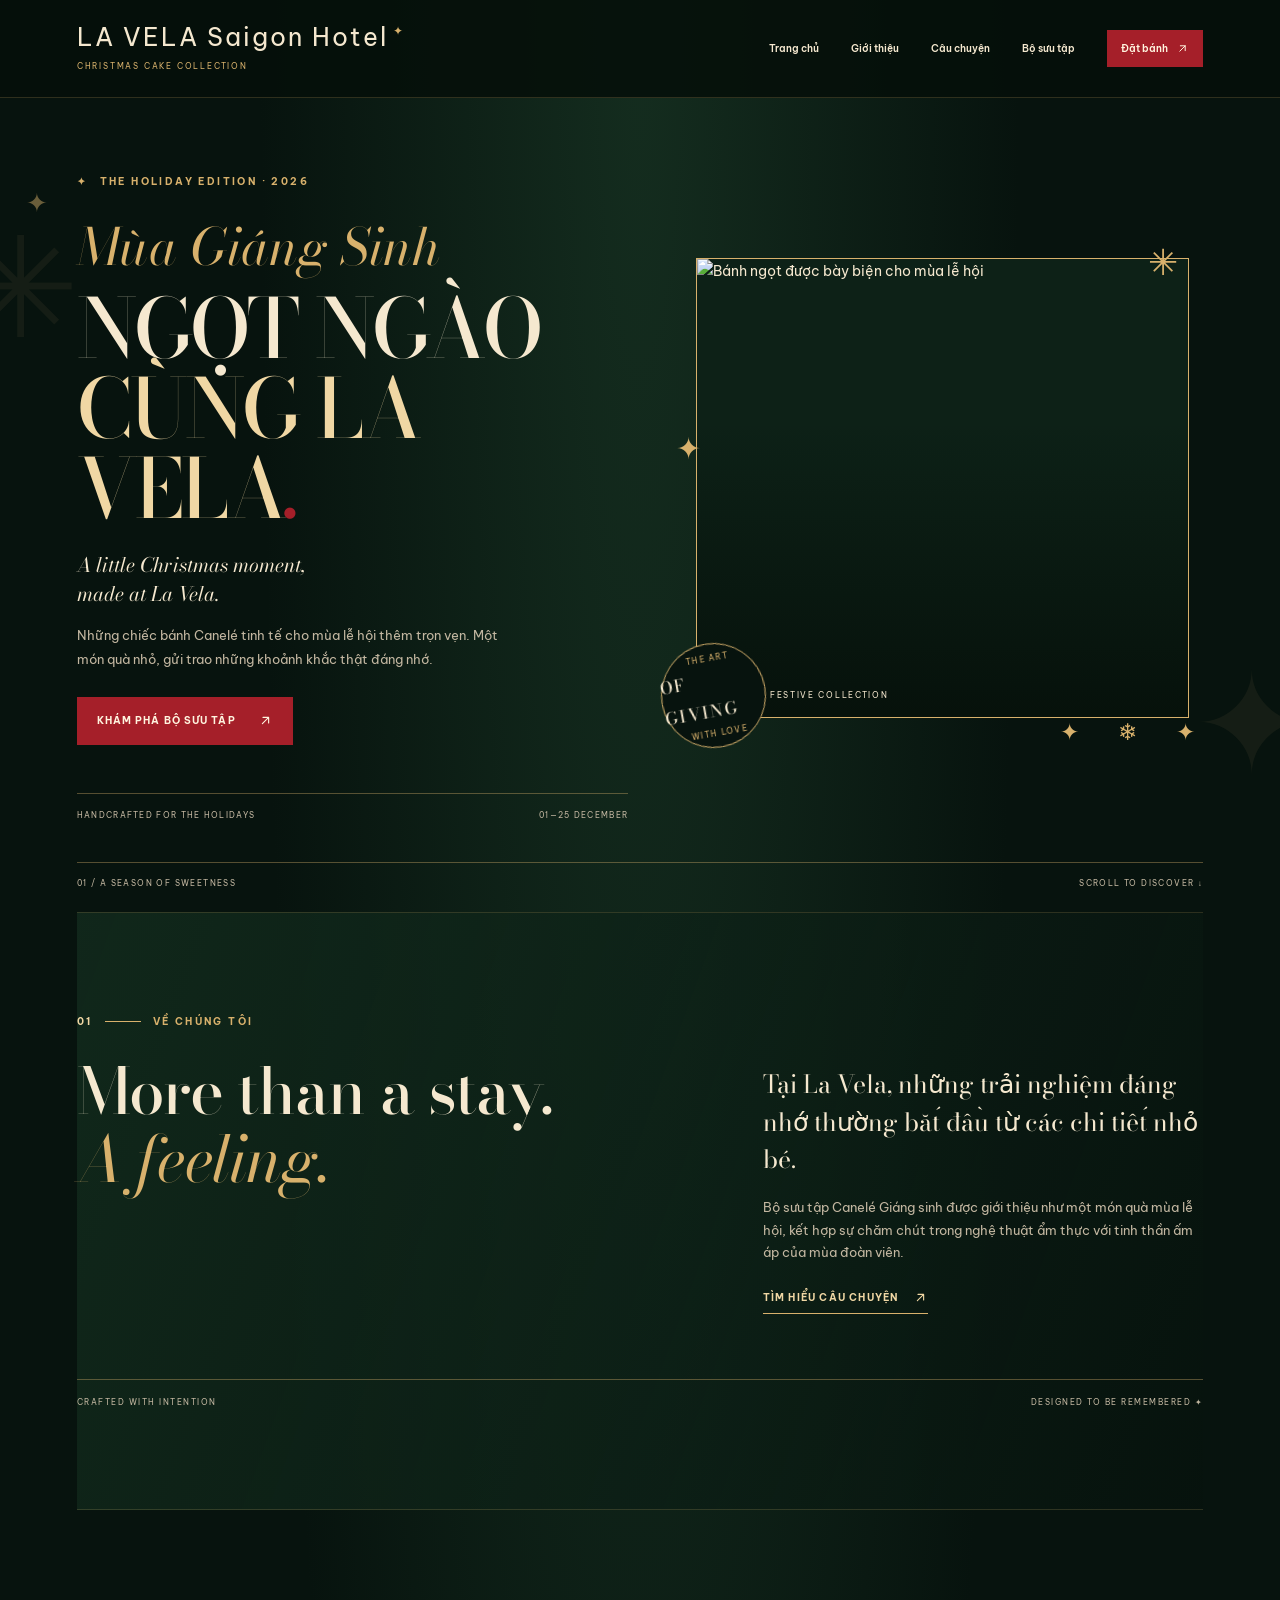
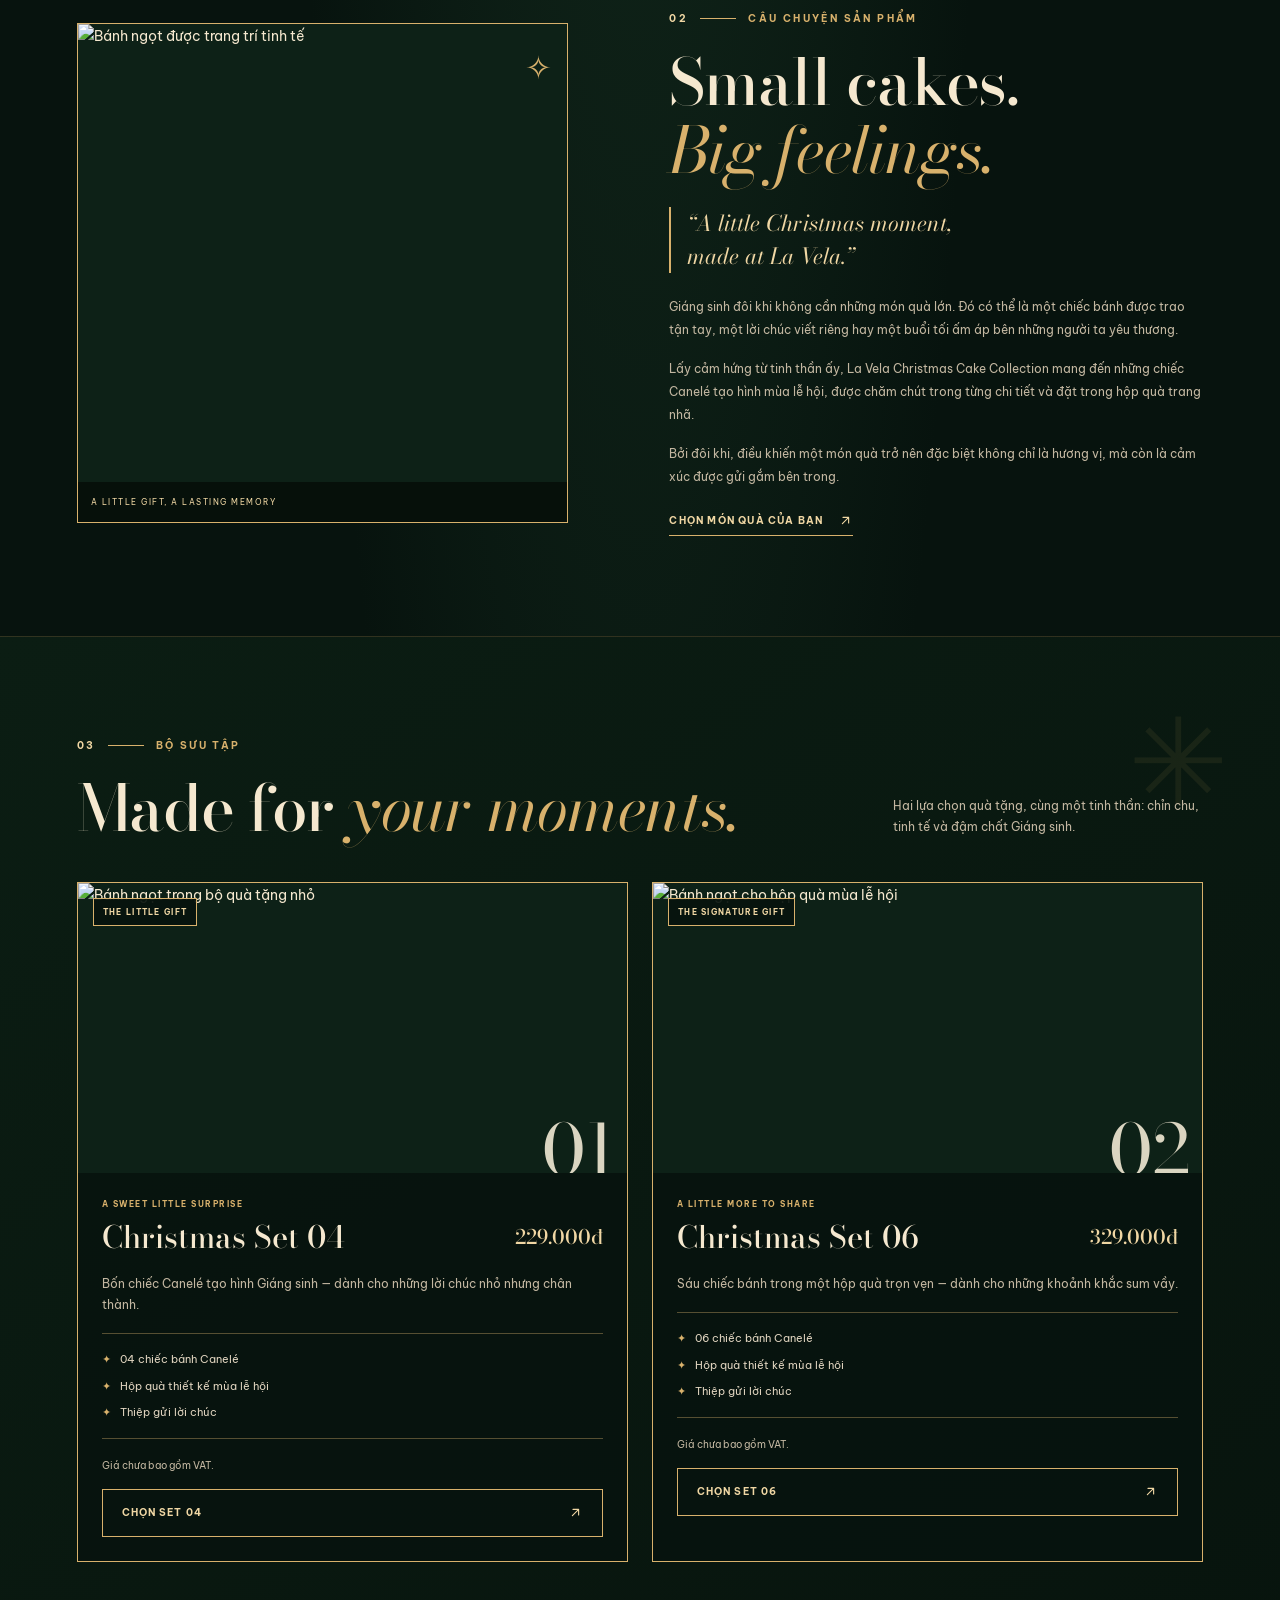
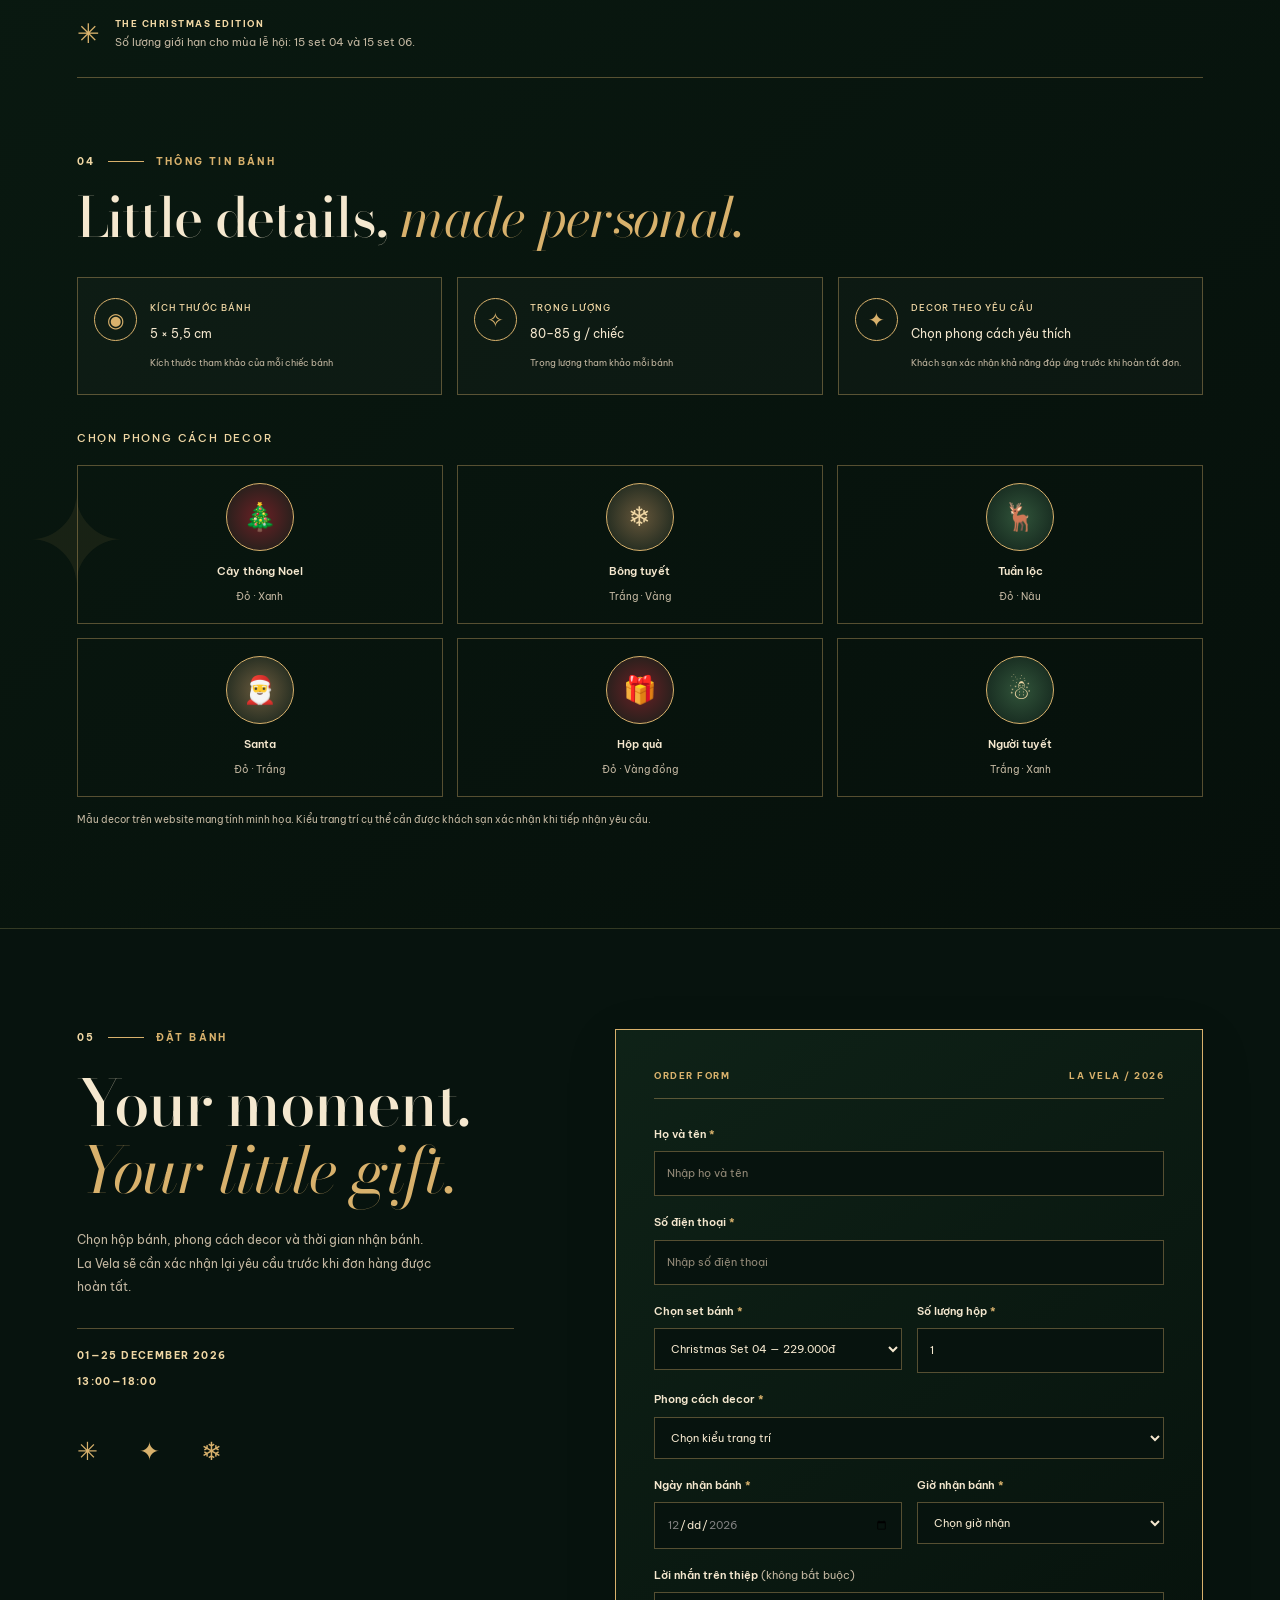
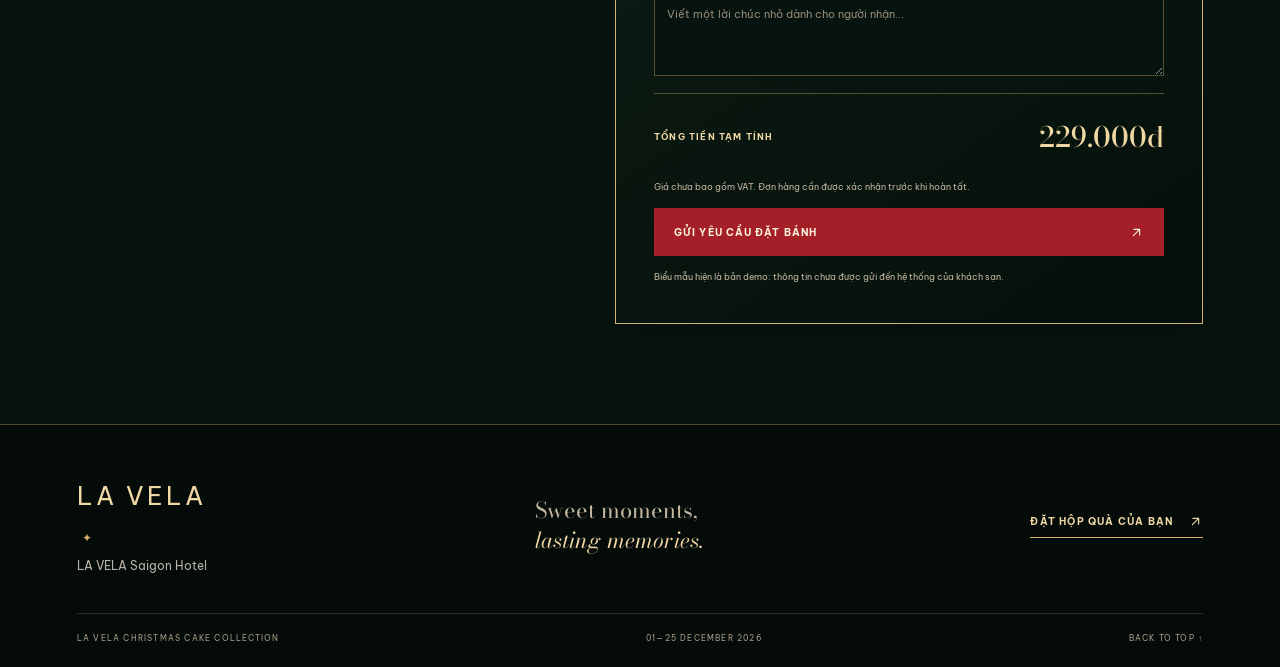
==== index.html @ 2c751ba0 "uploard source code" ====
<!DOCTYPE html>
<html lang="vi">
<head>
  <meta charset="UTF-8">
  <meta name="viewport" content="width=device-width, initial-scale=1.0">
  <meta name="description" content="La Vela Christmas Cake Collection — bộ sưu tập Canelé Giáng sinh tinh tế, dành cho những khoảnh khắc đáng nhớ.">
  <meta name="theme-color" content="#07130e">
  <title>La Vela Saigon Hotel | Christmas Cake Collection</title>

  <link rel="preconnect" href="https://fonts.googleapis.com">
  <link rel="preconnect" href="https://fonts.gstatic.com" crossorigin>
  <link href="https://fonts.googleapis.com/css2?family=Be+Vietnam+Pro:wght@400;500;600;700&family=Bodoni+Moda:ital,opsz,wght@0,6..96,400;0,6..96,500;0,6..96,600;1,6..96,400;1,6..96,500&display=swap" rel="stylesheet">

    <link rel="stylesheet" href="style.css">
</head>
<body>
  <div class="ambient ambient-one" aria-hidden="true">✦</div>
  <div class="ambient ambient-two" aria-hidden="true">
    <svg viewBox="0 0 24 24" class="snowflake-icon" role="presentation">
      <g fill="none" stroke="currentColor" stroke-width="1.2" stroke-linecap="round" stroke-linejoin="round">
        <path d="M12 2v20M3.34 7l17.32 10M3.34 17l17.32-10"/>
        <path d="M9 5l3 3 3-3M9 19l3-3 3 3"/>
        <path d="M3.34 7l4.1.2-.2-4.1M16.76 20.9l-.2-4.1 4.1.2"/>
        <path d="M3.34 17l4.1-.2-.2 4.1M16.76 3.1l-.2 4.1 4.1-.2"/>
      </g>
    </svg>
  </div>
  <div class="ambient ambient-three" aria-hidden="true">✧</div>

  <header class="site-header">
    <a class="brand" href="#home" aria-label="La Vela, về đầu trang">
      <!-- Đặt logo.png cùng thư mục với file HTML này -->
      <img class="brand-logo" src="logo.png" alt="Logo La Vela Saigon Hotel" onerror="this.style.display='none'">
      <span class="brand-text">
        <span class="brand-name">LA VELA Saigon Hotel<span class="brand-mark">✦</span></span>
        <span class="brand-subtitle">CHRISTMAS CAKE COLLECTION</span>
      </span>
    </a>
    <nav class="main-nav" aria-label="Điều hướng chính">
      <a href="#home">Trang chủ</a>
      <a href="#about">Giới thiệu</a>
      <a href="#story">Câu chuyện</a>
      <a href="#products">Bộ sưu tập</a>
      <a class="nav-cta" href="#order">Đặt bánh
        <svg viewBox="0 0 24 24" class="arrow-icon" aria-hidden="true"><path d="M7 17L17 7M8 7h9v9" fill="none" stroke="currentColor" stroke-width="1.8" stroke-linecap="round" stroke-linejoin="round"/></svg>
      </a>
    </nav>
  </header>

  <main id="mainContent">
    <section class="hero section-shell" id="home">
      <div class="hero-copy">
        <p class="eyebrow"><span class="eyebrow-star">✦</span> THE HOLIDAY EDITION · 2026</p>
        <p class="hero-script">Mùa Giáng Sinh</p>
        <h1>NGỌT NGÀO<br><span class="hero-highlight">CÙNG LA VELA</span><span class="red-dot">.</span></h1>
        <p class="hero-tagline">A little Christmas moment,<br>made at La Vela.</p>
        <p class="hero-description">Những chiếc bánh Canelé tinh tế cho mùa lễ hội thêm trọn vẹn. Một món quà nhỏ, gửi trao những khoảnh khắc thật đáng nhớ.</p>
        <a class="button button-primary" href="#products">KHÁM PHÁ BỘ SƯU TẬP
          <svg viewBox="0 0 24 24" aria-hidden="true"><path d="M7 17L17 7M8 7h9v9" fill="none" stroke="currentColor" stroke-width="1.8" stroke-linecap="round" stroke-linejoin="round"/></svg>
        </a>
        <div class="hero-caption"><span>HANDCRAFTED FOR THE HOLIDAYS</span><span>01—25 DECEMBER</span></div>
      </div>
      <div class="hero-art">
        <div class="art-frame">
          <img src="https://images.unsplash.com/photo-1481391319762-47dff72954d9?auto=format&fit=crop&w=1200&q=85" alt="Bánh ngọt được bày biện cho mùa lễ hội" fetchpriority="high">
          <div class="art-overlay"></div>
          <span class="art-label">LA VELA · FESTIVE COLLECTION</span>
        </div>
        <span class="ornament ornament-top" aria-hidden="true">✳</span>
        <span class="ornament ornament-side" aria-hidden="true">✦</span>
        <div class="round-stamp"><span>THE ART</span><strong>OF GIVING</strong><span>WITH LOVE</span></div>
        <div class="pine-decoration" aria-hidden="true">✦　❄　✦</div>
      </div>
      <div class="hero-bottom-note"><span>01 / A SEASON OF SWEETNESS</span><span>SCROLL TO DISCOVER ↓</span></div>
    </section>

    <section class="about section-shell section-space" id="about">
      <div class="section-kicker"><span>01</span><span class="kicker-line"></span><span>VỀ CHÚNG TÔI</span></div>
      <div class="about-layout">
        <h2>More than a stay.<br><em>A feeling.</em></h2>
        <div class="about-copy">
          <p class="lead-copy">Tại La Vela, những trải nghiệm đáng nhớ thường bắt đầu từ các chi tiết nhỏ bé.</p>
          <p>Bộ sưu tập Canelé Giáng sinh được giới thiệu như một món quà mùa lễ hội, kết hợp sự chăm chút trong nghệ thuật ẩm thực với tinh thần ấm áp của mùa đoàn viên.</p>
          <a class="text-link" href="#story">TÌM HIỂU CÂU CHUYỆN
            <svg class="arrow-icon" viewBox="0 0 24 24" aria-hidden="true"><path d="M7 17L17 7M8 7h9v9" fill="none" stroke="currentColor" stroke-width="1.8" stroke-linecap="round" stroke-linejoin="round"/></svg>
          </a>
        </div>
      </div>
      <div class="about-signoff"><span>CRAFTED WITH INTENTION</span><span>DESIGNED TO BE REMEMBERED ✦</span></div>
    </section>

    <section class="story section-shell section-space" id="story">
      <div class="story-image-wrap">
        <img src="https://images.unsplash.com/photo-1578985545062-69928b1d9587?auto=format&fit=crop&w=1200&q=85" alt="Bánh ngọt được trang trí tinh tế" loading="lazy">
        <span class="image-corner-label">A LITTLE GIFT, A LASTING MEMORY</span>
        <span class="image-sparkle" aria-hidden="true">✧</span>
      </div>
      <div class="story-copy">
        <div class="section-kicker"><span>02</span><span class="kicker-line"></span><span>CÂU CHUYỆN SẢN PHẨM</span></div>
        <h2>Small cakes.<br><em>Big feelings.</em></h2>
        <blockquote>“A little Christmas moment,<br>made at La Vela.”</blockquote>
        <p>Giáng sinh đôi khi không cần những món quà lớn. Đó có thể là một chiếc bánh được trao tận tay, một lời chúc viết riêng hay một buổi tối ấm áp bên những người ta yêu thương.</p>
        <p>Lấy cảm hứng từ tinh thần ấy, La Vela Christmas Cake Collection mang đến những chiếc Canelé tạo hình mùa lễ hội, được chăm chút trong từng chi tiết và đặt trong hộp quà trang nhã.</p>
        <p>Bởi đôi khi, điều khiến một món quà trở nên đặc biệt không chỉ là hương vị, mà còn là cảm xúc được gửi gắm bên trong.</p>
        <a class="text-link" href="#products">CHỌN MÓN QUÀ CỦA BẠN
          <svg class="arrow-icon" viewBox="0 0 24 24" aria-hidden="true"><path d="M7 17L17 7M8 7h9v9" fill="none" stroke="currentColor" stroke-width="1.8" stroke-linecap="round" stroke-linejoin="round"/></svg>
        </a>
      </div>
    </section>

    <section class="collection section-space" id="products">
      <div class="section-shell">
        <div class="collection-heading">
          <div>
            <div class="section-kicker"><span>03</span><span class="kicker-line"></span><span>BỘ SƯU TẬP</span></div>
            <h2>Made for <em>your moments.</em></h2>
          </div>
          <p>Hai lựa chọn quà tặng, cùng một tinh thần: chỉn chu, tinh tế và đậm chất Giáng sinh.</p>
        </div>
        <div class="product-grid">
          <article class="product-card">
            <div class="product-photo">
              <img src="https://images.unsplash.com/photo-1481391319762-47dff72954d9?auto=format&fit=crop&w=900&q=85" alt="Bánh ngọt trong bộ quà tặng nhỏ" loading="lazy">
              <span class="product-index">01</span><span class="product-ribbon">THE LITTLE GIFT</span>
            </div>
            <div class="product-body">
              <p class="product-overline">A SWEET LITTLE SURPRISE</p>
              <div class="product-title-row"><h3>Christmas Set 04</h3><strong>229.000đ</strong></div>
              <p class="product-description">Bốn chiếc Canelé tạo hình Giáng sinh — dành cho những lời chúc nhỏ nhưng chân thành.</p>
              <ul class="product-features"><li>04 chiếc bánh Canelé</li><li>Hộp quà thiết kế mùa lễ hội</li><li>Thiệp gửi lời chúc</li></ul>
              <p class="price-note">Giá chưa bao gồm VAT.</p>
              <button class="button button-outline" type="button" data-choose-set="4">CHỌN SET 04
                <svg viewBox="0 0 24 24" aria-hidden="true"><path d="M7 17L17 7M8 7h9v9" fill="none" stroke="currentColor" stroke-width="1.8" stroke-linecap="round" stroke-linejoin="round"/></svg>
              </button>
            </div>
          </article>
          <article class="product-card">
            <div class="product-photo">
              <img src="https://images.unsplash.com/photo-1578985545062-69928b1d9587?auto=format&fit=crop&w=900&q=85" alt="Bánh ngọt cho hộp quà mùa lễ hội" loading="lazy">
              <span class="product-index">02</span><span class="product-ribbon">THE SIGNATURE GIFT</span>
            </div>
            <div class="product-body">
              <p class="product-overline">A LITTLE MORE TO SHARE</p>
              <div class="product-title-row"><h3>Christmas Set 06</h3><strong>329.000đ</strong></div>
              <p class="product-description">Sáu chiếc bánh trong một hộp quà trọn vẹn — dành cho những khoảnh khắc sum vầy.</p>
              <ul class="product-features"><li>06 chiếc bánh Canelé</li><li>Hộp quà thiết kế mùa lễ hội</li><li>Thiệp gửi lời chúc</li></ul>
              <p class="price-note">Giá chưa bao gồm VAT.</p>
              <button class="button button-outline" type="button" data-choose-set="6">CHỌN SET 06
                <svg viewBox="0 0 24 24" aria-hidden="true"><path d="M7 17L17 7M8 7h9v9" fill="none" stroke="currentColor" stroke-width="1.8" stroke-linecap="round" stroke-linejoin="round"/></svg>
              </button>
            </div>
          </article>
        </div>

        <div class="limited-note"><span class="limited-star">✳</span><p><strong>THE CHRISTMAS EDITION</strong><br>Số lượng giới hạn cho mùa lễ hội: 15 set 04 và 15 set 06.</p></div>

        <div class="cake-details">
          <div class="details-heading">
            <div class="section-kicker"><span>04</span><span class="kicker-line"></span><span>THÔNG TIN BÁNH</span></div>
            <h2>Little details, <em>made personal.</em></h2>
          </div>
          <div class="detail-grid">
            <article class="detail-box"><span class="detail-icon">◉</span><div><h3>KÍCH THƯỚC BÁNH</h3><p>5 × 5,5 cm</p><small>Kích thước tham khảo của mỗi chiếc bánh</small></div></article>
            <article class="detail-box"><span class="detail-icon">✧</span><div><h3>TRỌNG LƯỢNG</h3><p>80–85 g / chiếc</p><small>Trọng lượng tham khảo mỗi bánh</small></div></article>
            <article class="detail-box"><span class="detail-icon">✦</span><div><h3>DECOR THEO YÊU CẦU</h3><p>Chọn phong cách yêu thích</p><small>Khách sạn xác nhận khả năng đáp ứng trước khi hoàn tất đơn.</small></div></article>
          </div>
          <h3 class="decor-title">CHỌN PHONG CÁCH DECOR</h3>
          <div class="decor-grid">
            <div class="decor-card"><span class="decor-art decor-red">🎄</span><strong>Cây thông Noel</strong><small>Đỏ · Xanh</small></div>
            <div class="decor-card"><span class="decor-art decor-vintage">❄</span><strong>Bông tuyết</strong><small>Trắng · Vàng</small></div>
            <div class="decor-card"><span class="decor-art decor-natural">🦌</span><strong>Tuần lộc</strong><small>Đỏ · Nâu</small></div>
            <div class="decor-card"><span class="decor-art decor-luxe">🎅</span><strong>Santa</strong><small>Đỏ · Trắng</small></div>
            <div class="decor-card"><span class="decor-art decor-red">🎁</span><strong>Hộp quà</strong><small>Đỏ · Vàng đồng</small></div>
            <div class="decor-card"><span class="decor-art decor-natural">☃</span><strong>Người tuyết</strong><small>Trắng · Xanh</small></div>
          </div>
          <p class="decor-disclaimer">Mẫu decor trên website mang tính minh họa. Kiểu trang trí cụ thể cần được khách sạn xác nhận khi tiếp nhận yêu cầu.</p>
        </div>
      </div>
    </section>

    <section class="order section-shell section-space" id="order">
      <div class="order-intro">
        <div class="section-kicker"><span>05</span><span class="kicker-line"></span><span>ĐẶT BÁNH</span></div>
        <h2>Your moment.<br><em>Your little gift.</em></h2>
        <p>Chọn hộp bánh, phong cách decor và thời gian nhận bánh. La Vela sẽ cần xác nhận lại yêu cầu trước khi đơn hàng được hoàn tất.</p>
        <div class="order-hours"><span>01—25 DECEMBER 2026</span><span>13:00—18:00</span></div>
        <div class="order-flourish" aria-hidden="true">✳　✦　❄</div>
      </div>
      <form class="order-form" id="orderForm">
        <div class="form-topline"><span>ORDER FORM</span><span>LA VELA / 2026</span></div>
        <div class="form-group"><label for="customerName">Họ và tên <b>*</b></label><input type="text" id="customerName" name="customerName" placeholder="Nhập họ và tên" autocomplete="name" required></div>
        <div class="form-group"><label for="phone">Số điện thoại <b>*</b></label><input type="tel" id="phone" name="phone" placeholder="Nhập số điện thoại" autocomplete="tel" pattern="[0-9+\\s().-]{9,16}" title="Vui lòng nhập số điện thoại hợp lệ" required></div>
        <div class="form-row">
          <div class="form-group"><label for="setType">Chọn set bánh <b>*</b></label><select id="setType" name="setType" required><option value="4">Christmas Set 04 — 229.000đ</option><option value="6">Christmas Set 06 — 329.000đ</option></select></div>
          <div class="form-group"><label for="quantity">Số lượng hộp <b>*</b></label><input type="number" id="quantity" name="quantity" min="1" max="15" value="1" required></div>
        </div>
        <div class="form-group"><label for="decorType">Phong cách decor <b>*</b></label><select id="decorType" name="decorType" required>
          <option value="">Chọn kiểu trang trí</option>
          <option value="Cây thông Noel">Cây thông Noel</option><option value="Tuần lộc">Tuần lộc</option><option value="Santa">Santa</option><option value="Hộp quà">Hộp quà</option><option value="Người tuyết">Người tuyết</option><option value="Bông tuyết">Bông tuyết</option><option value="Decor theo yêu cầu">Decor theo yêu cầu khác</option>
        </select></div>
        <div class="form-row">
          <div class="form-group"><label for="pickupDate">Ngày nhận bánh <b>*</b></label><input type="date" id="pickupDate" name="pickupDate" min="2026-12-01" max="2026-12-25" required></div>
          <div class="form-group"><label for="pickupTime">Giờ nhận bánh <b>*</b></label><select id="pickupTime" name="pickupTime" required><option value="">Chọn giờ nhận</option><option value="13:00">13:00</option><option value="14:00">14:00</option><option value="15:00">15:00</option><option value="16:00">16:00</option><option value="17:00">17:00</option><option value="18:00">18:00</option></select></div>
        </div>
        <div class="form-group"><label for="message">Lời nhắn trên thiệp <span>(không bắt buộc)</span></label><textarea id="message" name="message" rows="3" maxlength="200" placeholder="Viết một lời chúc nhỏ dành cho người nhận..."></textarea></div>
        <div class="total-row"><span>TỔNG TIỀN TẠM TÍNH</span><strong id="totalPrice">229.000đ</strong></div>
        <p class="tax-note">Giá chưa bao gồm VAT. Đơn hàng cần được xác nhận trước khi hoàn tất.</p>
        <button class="button button-primary submit-button" type="submit">GỬI YÊU CẦU ĐẶT BÁNH
          <svg viewBox="0 0 24 24" aria-hidden="true"><path d="M7 17L17 7M8 7h9v9" fill="none" stroke="currentColor" stroke-width="1.8" stroke-linecap="round" stroke-linejoin="round"/></svg>
        </button>
        <p class="form-disclaimer">Biểu mẫu hiện là bản demo: thông tin chưa được gửi đến hệ thống của khách sạn.</p>
        <div class="form-message" id="formMessage" role="status" aria-live="polite"></div>
      </form>
    </section>

    <section class="thank-you" id="thankYou" aria-live="polite">
      <div class="thank-you-inner">
        <div class="thank-you-cat" aria-hidden="true">🐈</div>
        <p class="eyebrow">LA VELA · CHRISTMAS COLLECTION</p>
        <h2>Cảm ơn cậu!</h2>
        <p class="japanese">A-ri-ga-tô gô-sai-ma-sê ✦</p>
        <p>Yêu cầu đặt bánh đã được ghi nhận trên trang demo này.<br>Đây chưa phải xác nhận đơn hàng thực tế.</p>
        <button class="button button-primary" type="button" id="backToSite">QUAY LẠI WEBSITE
          <svg viewBox="0 0 24 24" aria-hidden="true"><path d="M7 17L17 7M8 7h9v9" fill="none" stroke="currentColor" stroke-width="1.8" stroke-linecap="round" stroke-linejoin="round"/></svg>
        </button>
      </div>
    </section>
  </main>

  <footer class="site-footer">
    <div class="footer-main">
      <a class="footer-brand" href="#home">LA VELA<span>✦</span><small class="footer-address">LA VELA Saigon Hotel</small></a>
      <p>Sweet moments,<br><em>lasting memories.</em></p>
      <a class="text-link footer-order-link" href="#order">ĐẶT HỘP QUÀ CỦA BẠN
        <svg class="arrow-icon" viewBox="0 0 24 24" aria-hidden="true"><path d="M7 17L17 7M8 7h9v9" fill="none" stroke="currentColor" stroke-width="1.8" stroke-linecap="round" stroke-linejoin="round"/></svg>
      </a>
    </div>
    <div class="footer-bottom"><span>LA VELA CHRISTMAS CAKE COLLECTION</span><span>01—25 DECEMBER 2026</span><a href="#home">BACK TO TOP ↑</a></div>
  </footer>

    <script src="script.js" defer></script>
</body>
</html>
---- style.css ----
:root {
      --forest: #07130e;
      --forest-soft: #0d2117;
      --forest-light: #142b1e;
      --wine: #a51f29;
      --wine-hover: #c22b34;
      --gold: #d8b16c;
      --gold-light: #f0d7a4;
      --cream: #f5e8cf;
      --muted: #c3b7a1;
      --line: rgba(216, 177, 108, .38);
      --display: "Bodoni Moda", Georgia, serif;
      --sans: "Be Vietnam Pro", Arial, sans-serif;
    }

    * { box-sizing: border-box; margin: 0; padding: 0; }
    html { scroll-behavior: smooth; scroll-padding-top: 24px; }
    body {
      position: relative;
      overflow-x: hidden;
      background: radial-gradient(ellipse at 50% 0%, rgba(29, 62, 42, .6), transparent 42%), var(--forest);
      color: var(--cream);
      font-family: var(--sans);
      font-size: 14px;
      line-height: 1.75;
    }
    body::before, body::after {
      position: fixed; z-index: 0; color: rgba(216,177,108,.07);
      font-size: 140px; line-height: 1; pointer-events: none;
    }
    body::before { content: "✳"; top: 24%; left: -38px; }
    body::after { content: "✦"; right: -30px; bottom: 12%; }
    a { color: inherit; text-decoration: none; }
    img { display: block; max-width: 100%; }
    button, input, select, textarea { font: inherit; }
    button { cursor: pointer; }
    ::selection { background: var(--gold); color: var(--forest); }
    .section-shell { width: min(1180px, 88%); margin-inline: auto; }
    .section-space { padding-block: 100px; }
    .ambient { position: absolute; z-index: 0; color: var(--gold); opacity: .48; pointer-events: none; }
    .ambient-one { top: 180px; left: 2%; font-size: 26px; }
    .ambient-two { top: 48%; right: 3%; font-size: 32px; }
    .ambient-three { top: 75%; left: 3%; font-size: 20px; }
    .eyebrow, .section-kicker {
      color: var(--gold); font-size: 10px; font-weight: 700;
      letter-spacing: 2.4px; text-transform: uppercase;
    }
    .section-kicker { display: flex; align-items: center; gap: 12px; }
    .section-kicker > span:first-child { color: var(--gold-light); }
    .kicker-line { display: inline-block; width: 36px; height: 1px; background: var(--gold); }
    h1, h2, h3 { font-weight: 500; }
    h1, h2 { font-family: var(--display); line-height: 1.06; letter-spacing: -1.3px; }
    h2 { font-size: clamp(40px, 5vw, 68px); }
    h2 em { color: var(--gold); font-weight: 400; }
    p { overflow-wrap: anywhere; }

    .button {
      display: inline-flex; min-height: 48px; align-items: center; justify-content: space-between;
      gap: 22px; padding: 13px 19px; border: 1px solid transparent;
      font-size: 10px; font-weight: 700; letter-spacing: 1.1px;
      transition: background .25s, border-color .25s, transform .25s;
    }
    .button svg { width: 15px; height: 15px; flex: 0 0 auto; }
    .button:hover { transform: translateY(-2px); }
    .button-primary { background: var(--wine); color: #fff4df; }
    .button-primary:hover { background: var(--wine-hover); }
    .button-outline { width: 100%; background: transparent; border-color: var(--gold); color: var(--gold-light); }
    .button-outline:hover { background: var(--wine); border-color: var(--wine); color: white; }
    .text-link { display: inline-flex; align-items: center; gap: 15px; padding-bottom: 6px; border-bottom: 1px solid var(--gold); color: var(--gold-light); font-size: 10px; font-weight: 700; letter-spacing: 1.2px; transition: gap .25s; }
    .text-link:hover { gap: 23px; }
    .arrow-icon { width: 15px; height: 15px; display: inline-block; vertical-align: middle; flex-shrink: 0; }

    /* Header */
    .site-header {
      position: relative; z-index: 5; display: flex; align-items: center; justify-content: space-between;
      gap: 30px; padding: 24px 6%; border-bottom: 1px solid rgba(216,177,108,.2);
      background: rgba(5,15,10,.88);
    }
    .brand { display: flex; flex-direction: row; align-items: center; gap: 12px; flex-shrink: 0; min-width: 0; }
    .brand-logo { display: block; width: 54px; height: 54px; object-fit: contain; flex-shrink: 0; }
    .brand-text { display: flex; flex-direction: column; min-width: 0; }
    .brand-name { font-size: clamp(19px, 2vw, 25px); letter-spacing: 2px; line-height: 1.1; white-space: nowrap; }
    .brand-mark { margin-left: 5px; color: var(--gold); font-size: 12px; vertical-align: top; }
    .brand-subtitle { margin-top: 7px; color: var(--gold); font-size: 8px; letter-spacing: 1.8px; }
    .main-nav { display: flex; align-items: center; gap: clamp(13px, 2.5vw, 32px); }
    .main-nav a { font-size: 10px; font-weight: 600; transition: color .2s; white-space: nowrap; }
    .main-nav a:hover { color: var(--gold); }
    .main-nav .nav-cta { display: inline-flex; align-items: center; gap: 8px; padding: 10px 14px; background: var(--wine); color: #fff4df; }
    .nav-cta svg { width: 13px; height: 13px; }

    /* Hero */
    .hero { position: relative; z-index: 1; display: grid; grid-template-columns: minmax(0, 1fr) minmax(0, .92fr); align-items: center; gap: 6%; min-height: 650px; padding-block: 75px 90px; }
    .hero-copy { position: relative; z-index: 2; min-width: 0; }
    .eyebrow-star { margin-right: 8px; }
    .hero-script { margin-top: 25px; color: var(--gold); font-family: var(--display); font-size: clamp(30px, 4vw, 51px); font-style: italic; line-height: 1.25; }
    .hero h1 { margin: 10px 0 20px; font-size: clamp(50px, 6.4vw, 87px); letter-spacing: -2.8px; line-height: .98; }
    .hero-highlight { color: var(--gold-light); }
    .red-dot { color: var(--wine); }
    .hero-tagline { margin-bottom: 15px; color: var(--cream); font-family: var(--display); font-size: 20px; font-style: italic; line-height: 1.45; }
    .hero-description { max-width: 440px; margin-bottom: 25px; color: var(--muted); font-size: 13px; line-height: 1.9; }
    .hero-caption { display: flex; justify-content: space-between; gap: 15px; margin-top: 48px; padding-top: 14px; border-top: 1px solid var(--line); color: var(--muted); font-size: 8px; letter-spacing: 1.3px; }
    .hero-art { position: relative; min-width: 0; padding: 12px 14px 30px 0; }
    .art-frame { position: relative; height: 460px; overflow: hidden; border: 1px solid var(--gold); background: var(--forest-soft); }
    .art-frame img { width: 100%; height: 100%; object-fit: cover; transition: transform .8s; }
    .art-frame:hover img { transform: scale(1.04); }
    .art-overlay { position: absolute; inset: 35% 0 0; background: linear-gradient(transparent, rgba(4,12,7,.75)); }
    .art-label { position: absolute; right: 15px; bottom: 15px; left: 15px; color: var(--cream); font-size: 8px; letter-spacing: 1.7px; }
    .ornament { position: absolute; color: var(--gold); }
    .ornament-top { top: -15px; right: 25px; font-size: 36px; }
    .ornament-side { top: 35%; left: -20px; font-size: 30px; }
    .round-stamp { position: absolute; bottom: 0; left: -35px; display: flex; width: 105px; height: 105px; flex-direction: column; align-items: center; justify-content: center; border: 1px solid var(--gold); border-radius: 50%; background: var(--forest); color: var(--gold); font-size: 8px; letter-spacing: 1.3px; line-height: 1.8; transform: rotate(-10deg); }
    .round-stamp strong { color: var(--cream); font-family: var(--display); font-size: 17px; font-weight: 500; }
    .pine-decoration { position: absolute; right: 0; bottom: -4px; color: var(--gold); font-size: 23px; letter-spacing: 8px; }
    .hero-bottom-note { position: absolute; right: 0; bottom: 22px; left: 0; display: flex; justify-content: space-between; gap: 12px; padding-top: 13px; border-top: 1px solid var(--line); color: var(--muted); font-size: 8px; letter-spacing: 1.4px; }

    /* About */
    .about { position: relative; z-index: 1; background: linear-gradient(110deg, rgba(18,43,29,.85), rgba(7,19,14,.65)); border-block: 1px solid rgba(216,177,108,.18); }
    .about-layout { display: grid; grid-template-columns: 1fr .8fr; gap: 12%; margin-top: 28px; }
    .about-copy { padding-top: 8px; }
    .about-copy p { margin-bottom: 17px; color: var(--muted); font-size: 13px; }
    .about-copy .lead-copy { color: var(--cream); font-family: var(--display); font-size: 25px; line-height: 1.5; }
    .about-copy .text-link { margin-top: 8px; }
    .about-signoff { display: flex; justify-content: space-between; gap: 15px; margin-top: 65px; padding-top: 15px; border-top: 1px solid var(--line); color: var(--muted); font-size: 8px; letter-spacing: 1.5px; }

    /* Story */
    .story { position: relative; z-index: 1; display: grid; grid-template-columns: minmax(0, .92fr) minmax(0, 1fr); align-items: center; gap: 9%; }
    .story-image-wrap { position: relative; height: 500px; border: 1px solid var(--gold); background: var(--forest-soft); }
    .story-image-wrap img { width: 100%; height: 100%; object-fit: cover; transition: transform .7s; }
    .story-image-wrap:hover img { transform: scale(1.03); }
    .image-corner-label { position: absolute; right: 0; bottom: 0; left: 0; padding: 13px; background: rgba(4,12,7,.78); color: var(--gold-light); font-size: 8px; letter-spacing: 1.5px; }
    .image-sparkle { position: absolute; top: 15px; right: 15px; color: var(--gold); font-size: 32px; }
    .story-copy h2 { margin: 22px 0; }
    .story-copy blockquote { margin: 0 0 22px; padding-left: 16px; border-left: 2px solid var(--gold); color: var(--gold-light); font-family: var(--display); font-size: 22px; font-style: italic; line-height: 1.5; }
    .story-copy p { margin-bottom: 15px; color: var(--muted); font-size: 12px; line-height: 1.95; }
    .story-copy .text-link { margin-top: 8px; }

    /* Collection */
    .collection { position: relative; z-index: 1; overflow: hidden; background: linear-gradient(145deg, #0b1d13, #06100b); border-block: 1px solid rgba(216,177,108,.2); }
    .collection::before, .collection::after { position: absolute; color: rgba(216,177,108,.08); font-size: 120px; pointer-events: none; }
    .collection::before { content: "✳"; top: 18px; right: 4%; }
    .collection::after { content: "✦"; bottom: 15%; left: 2%; }
    .collection > .section-shell { position: relative; z-index: 1; }
    .collection-heading { display: flex; align-items: end; justify-content: space-between; gap: 35px; margin-bottom: 40px; }
    .collection-heading h2 { margin-top: 20px; }
    .collection-heading > p { max-width: 310px; padding-bottom: 5px; color: var(--muted); font-size: 12px; }
    .product-grid { display: grid; grid-template-columns: repeat(2, minmax(0,1fr)); gap: 24px; }
    .product-card { min-width: 0; overflow: hidden; border: 1px solid var(--gold); background: rgba(7,19,14,.82); }
    .product-photo { position: relative; height: 290px; overflow: hidden; background: var(--forest-soft); }
    .product-photo img { width: 100%; height: 100%; object-fit: cover; transition: transform .7s; }
    .product-card:hover .product-photo img { transform: scale(1.045); }
    .product-index { position: absolute; right: 12px; bottom: -12px; color: rgba(255,244,223,.85); font-family: var(--display); font-size: 70px; line-height: 1; }
    .product-ribbon { position: absolute; top: 15px; left: 15px; padding: 6px 9px; border: 1px solid var(--gold); background: rgba(7,19,14,.92); color: var(--gold-light); font-size: 8px; font-weight: 700; letter-spacing: 1.3px; }
    .product-body { padding: 24px; }
    .product-overline { margin-bottom: 8px; color: var(--gold); font-size: 8px; font-weight: 700; letter-spacing: 1.5px; }
    .product-title-row { display: flex; align-items: start; justify-content: space-between; gap: 12px; }
    .product-title-row h3 { font-family: var(--display); font-size: clamp(22px,2.4vw,31px); line-height: 1.2; }
    .product-title-row strong { flex-shrink: 0; color: var(--gold-light); font-family: var(--display); font-size: 20px; font-weight: 500; white-space: nowrap; }
    .product-description { margin: 17px 0; color: var(--muted); font-size: 12px; }
    .product-features { display: grid; gap: 7px; margin: 18px 0; padding: 16px 0; border-block: 1px solid var(--line); list-style: none; }
    .product-features li { color: #e0d4bf; font-size: 11px; }
    .product-features li::before { content: "✦"; margin-right: 9px; color: var(--gold); }
    .price-note { margin-bottom: 14px; color: var(--muted); font-size: 10px; }
    .limited-note { display: flex; align-items: center; gap: 15px; margin-top: 28px; padding: 20px 0; border-bottom: 1px solid var(--line); color: var(--muted); font-size: 11px; }
    .limited-star { color: var(--gold); font-size: 27px; }
    .limited-note strong { color: var(--gold-light); font-size: 9px; letter-spacing: 1.5px; }

    /* Cake details */
    .cake-details { padding-top: 75px; }
    .details-heading h2 { margin-top: 18px; font-size: clamp(34px,4.5vw,55px); }
    .detail-grid { display: grid; grid-template-columns: repeat(3,minmax(0,1fr)); gap: 15px; margin-top: 30px; }
    .detail-box { display: flex; align-items: start; gap: 13px; padding: 20px 16px; border: 1px solid var(--line); background: rgba(255,255,255,.018); min-width: 0; }
    .detail-icon { display: grid; flex: 0 0 43px; width: 43px; height: 43px; place-items: center; border: 1px solid var(--gold); border-radius: 50%; color: var(--gold); font-size: 20px; }
    .detail-box h3 { margin: 2px 0 8px; color: var(--gold-light); font-size: 9px; letter-spacing: 1.1px; }
    .detail-box p { margin-bottom: 5px; color: var(--cream); font-size: 12px; }
    .detail-box small { color: var(--muted); font-size: 9px; line-height: 1.6; }
    .decor-title { margin: 34px 0 17px; color: var(--gold-light); font-size: 11px; letter-spacing: 1.8px; }
    .decor-grid { display: grid; grid-template-columns: repeat(3,minmax(0,1fr)); gap: 14px; }
    .decor-card { display: flex; flex-direction: column; align-items: center; gap: 7px; padding: 17px 10px; border: 1px solid var(--line); text-align: center; transition: border-color .25s, transform .25s, background .25s; }
    .decor-card:hover { transform: translateY(-4px); border-color: var(--gold); background: rgba(216,177,108,.045); }
    .decor-art { display: grid; width: 68px; height: 68px; place-items: center; margin-bottom: 4px; border: 1px solid var(--gold); border-radius: 50%; color: var(--gold-light); font-family: var(--display); font-size: 27px; }
    .decor-red { background: radial-gradient(circle, #6c2025, #102019); }
    .decor-vintage { background: radial-gradient(circle, #65563a, #102019); }
    .decor-natural { background: radial-gradient(circle, #31543a, #102019); }
    .decor-luxe { background: radial-gradient(circle, #6a5a3d, #102019); }
    .decor-card strong { font-size: 11px; font-weight: 600; }
    .decor-card small { color: var(--muted); font-size: 10px; }
    .decor-disclaimer { margin-top: 14px; color: var(--muted); font-size: 10px; }

    /* Order */
    .order { position: relative; z-index: 1; display: grid; grid-template-columns: minmax(0,.78fr) minmax(0,1.05fr); align-items: start; gap: 9%; }
    .order-intro h2 { margin: 23px 0; }
    .order-intro > p { max-width: 360px; color: var(--muted); font-size: 12px; line-height: 1.95; }
    .order-hours { display: grid; gap: 8px; margin-top: 30px; padding-top: 18px; border-top: 1px solid var(--line); color: var(--gold-light); font-size: 10px; font-weight: 700; letter-spacing: 1.4px; }
    .order-flourish { margin-top: 40px; color: var(--gold); font-size: 25px; letter-spacing: 8px; }
    .order-form { min-width: 0; padding: clamp(22px,3.2vw,38px); border: 1px solid var(--gold); background: linear-gradient(145deg, rgba(15,35,24,.97), rgba(5,15,10,.98)); box-shadow: 0 15px 50px rgba(0,0,0,.12); }
    .form-topline { display: flex; justify-content: space-between; gap: 12px; margin-bottom: 26px; padding-bottom: 14px; border-bottom: 1px solid var(--line); color: var(--gold); font-size: 9px; font-weight: 700; letter-spacing: 1.5px; }
    .form-group { display: flex; min-width: 0; flex-direction: column; gap: 7px; margin-bottom: 17px; }
    .form-group label { color: var(--cream); font-size: 11px; font-weight: 600; }
    .form-group label b { color: var(--gold); }
    .form-group label span { color: var(--muted); font-weight: 400; }
    .form-group input, .form-group select, .form-group textarea { width: 100%; min-width: 0; padding: 12px; border: 1px solid rgba(216,177,108,.38); border-radius: 0; outline: none; background: #07130e; color: var(--cream); font-size: 11px; }
    .form-group input:focus, .form-group select:focus, .form-group textarea:focus { border-color: var(--gold); }
    .form-group input::placeholder, .form-group textarea::placeholder { color: #928977; }
    .form-group select option { background: #07130e; color: var(--cream); }
    .form-group textarea { resize: vertical; }
    .form-row { display: grid; grid-template-columns: 1fr 1fr; gap: 15px; }
    .total-row { display: flex; align-items: center; justify-content: space-between; gap: 15px; margin-top: 8px; padding: 18px 0; border-top: 1px solid var(--line); }
    .total-row span { color: var(--gold-light); font-size: 9px; font-weight: 700; letter-spacing: 1.2px; }
    .total-row strong { color: var(--gold-light); font-family: var(--display); font-size: 28px; font-weight: 500; }
    .tax-note, .form-disclaimer { color: var(--muted); font-size: 9px; line-height: 1.8; }
    .submit-button { width: 100%; margin-top: 13px; }
    .form-disclaimer { margin-top: 13px; }
    .form-message { display: none; white-space: pre-line; overflow-wrap: anywhere; margin-top: 18px; padding: 15px; border: 1px solid var(--gold); background: rgba(216,177,108,.06); color: var(--cream); font-size: 11px; line-height: 1.9; }
    .form-message.show { display: block; }
    .form-message.error { border-color: #e16c6c; color: #ffc2b9; }

    /* Thank-you screen */
    .thank-you { display: none; min-height: 70vh; position: relative; z-index: 2; place-items: center; padding: 60px 6%; text-align: center; background: radial-gradient(ellipse at center, rgba(29,62,42,.9), rgba(7,19,14,.98)); }
    .thank-you.show { display: grid; }
    .thank-you-inner { max-width: 680px; padding: 35px; border: 1px solid var(--gold); background: rgba(5,15,10,.72); }
    .thank-you-cat { font-size: clamp(45px, 10vw, 90px); line-height: 1.2; }
    .thank-you h2 { margin: 15px 0; font-size: clamp(35px, 7vw, 65px); }
    .thank-you p { color: var(--muted); margin-bottom: 22px; }
    .thank-you .japanese { color: var(--gold-light); font-family: var(--display); font-style: italic; font-size: clamp(24px, 5vw, 42px); }

    /* Footer */
    .site-footer { position: relative; z-index: 1; padding: 50px 6% 22px; border-top: 1px solid var(--line); background: #040b08; }
    .footer-main { display: flex; align-items: center; justify-content: space-between; gap: 25px; padding-bottom: 38px; }
    .footer-brand { display: flex; flex-direction: column; align-items: flex-start; gap: 8px; color: var(--gold-light); font-size: 25px; letter-spacing: 3px; }
    .footer-brand span { margin-left: 5px; color: var(--gold); font-size: 12px; }
    .footer-address { font-family: var(--sans); font-size: 12px; font-weight: 400; letter-spacing: 0; line-height: 1.6; color: #b8b3a8; }
    .footer-main p { color: var(--muted); font-family: var(--display); font-size: 22px; line-height: 1.4; }
    .footer-main p em { color: var(--gold-light); }
    .footer-order-link { flex-shrink: 0; }
    .footer-bottom { display: flex; justify-content: space-between; flex-wrap: wrap; gap: 14px; padding-top: 17px; border-top: 1px solid rgba(216,177,108,.2); color: #a99d88; font-size: 8px; letter-spacing: 1.2px; }
    .footer-bottom a:hover { color: var(--gold-light); }

    /* Responsive: keep desktop composition, refine only smaller screens */
    @media (max-width: 900px) {
      .site-header { padding-inline: 5%; gap: 20px; }
      .main-nav { gap: 13px; }
      .main-nav a { font-size: 9px; }
      .section-shell { width: 90%; }
      .hero { gap: 4%; min-height: 570px; }
      .hero h1 { font-size: clamp(46px,6.3vw,66px); }
      .art-frame { height: 390px; }
      .story { gap: 6%; }
      .story-image-wrap { height: 440px; }
      .detail-grid { grid-template-columns: 1fr; }
      .detail-box { padding: 17px; }
      .product-body { padding: 20px; }
      .product-title-row { flex-direction: column; }
    }

    @media (max-width: 680px) {
      html { scroll-padding-top: 20px; }
      .section-shell { width: 88%; }
      .section-space { padding-block: 68px; }

      .site-header { flex-direction: column; align-items: flex-start; gap: 14px; padding: 16px 6%; }
      .brand { width: 100%; gap: 10px; }
      .brand-logo { width: 38px; height: 38px; }
      .brand-name { font-size: clamp(17px, 4.6vw, 21px); letter-spacing: 1.3px; }
      .brand-subtitle { margin-top: 5px; font-size: 7px; letter-spacing: 1.1px; }
      .main-nav { width: 100%; display: flex; flex-wrap: wrap; align-items: center; gap: 12px 15px; }
      .main-nav a { font-size: 10px; }
      .main-nav .nav-cta { padding: 7px 10px; }

      .hero { grid-template-columns: minmax(0,1fr); gap: 28px; min-height: 0; padding-block: 48px 78px; overflow: hidden; }
      .hero-copy { min-width: 0; }
      .eyebrow { font-size: 9px; letter-spacing: 1.6px; }
      .hero-script { margin-top: 20px; font-size: clamp(28px, 8vw, 36px); line-height: 1.2; }
      .hero h1 { margin: 9px 0 18px; font-size: clamp(40px, 10.3vw, 68px); letter-spacing: -1.5px; line-height: 1; overflow-wrap: normal; }
      .hero-tagline { font-size: 18px; }
      .hero-description { font-size: 12px; }
      .hero-caption { margin-top: 28px; font-size: 7px; letter-spacing: .8px; }
      .hero-art { width: 100%; margin: 0; padding: 8px 0 24px; }
      .art-frame { height: min(100vw, 430px); }
      .round-stamp { left: -10px; width: 82px; height: 82px; font-size: 7px; }
      .round-stamp strong { font-size: 14px; }
      .ornament-side { left: -8px; }
      .pine-decoration { font-size: 17px; letter-spacing: 4px; }
      .hero-bottom-note { font-size: 7px; letter-spacing: .6px; }

      h2 { font-size: clamp(38px, 9vw, 58px); }
      .about-layout, .story, .order { grid-template-columns: minmax(0,1fr); gap: 30px; }
      .about-layout { margin-top: 25px; }
      .about-copy .lead-copy { font-size: 23px; }
      .about-signoff { margin-top: 45px; font-size: 7px; letter-spacing: .6px; }
      .story-image-wrap { height: min(110vw, 450px); }
      .story-copy h2 { margin-block: 18px; }
      .collection-heading { flex-direction: column; align-items: flex-start; gap: 18px; }
      .collection-heading > p { max-width: 100%; }
      .product-grid { grid-template-columns: minmax(0,1fr); }
      .product-photo { height: min(75vw, 340px); }
      .product-title-row { flex-direction: row; flex-wrap: wrap; }
      .product-title-row strong { font-size: 19px; }
      .product-body { padding: 22px; }
      .cake-details { padding-top: 55px; }
      .detail-grid { gap: 12px; }
      .decor-grid { grid-template-columns: repeat(2,minmax(0,1fr)); }
      .order-form { padding: 22px 17px; }
      .form-row { grid-template-columns: minmax(0,1fr); gap: 0; }
      .total-row strong { font-size: 25px; }
      .footer-main { flex-direction: column; align-items: flex-start; gap: 20px; }
      .footer-bottom { flex-direction: column; gap: 10px; }
      .ambient { opacity: .12; }
      body::before { font-size: 75px; left: -25px; top: 30%; opacity: .06; }
      .ambient-one { top: 15%; left: 5%; font-size: 18px; }
      .ambient-two { top: 45%; right: 5%; font-size: 20px; }
      .ambient-three { bottom: 15%; left: 8%; font-size: 16px; }
      .collection::before { font-size: 75px; right: -5px; }
      .collection::after { font-size: 65px; }
      .form-topline { font-size: 8px; letter-spacing: 1px; }
    }

    @media (max-width: 360px) {
      .hero h1 { font-size: 39px; }
      .main-nav { gap: 10px 12px; }
      .hero-caption { flex-direction: column; }
      .product-title-row { flex-direction: column; }
    }

    /* Additional mobile safeguards */
    @media (max-width: 680px) {
      .site-header { min-width: 0; }
      .brand-name { white-space: normal; overflow-wrap: anywhere; }
      .main-nav { display: grid; grid-template-columns: repeat(2, minmax(0, 1fr)); gap: 8px; }
      .main-nav a { min-width: 0; display: flex; align-items: center; justify-content: center; text-align: center; padding: 8px 6px; }
      .main-nav .nav-cta { grid-column: 1 / -1; }
      .hero h1 { max-width: 100%; word-break: normal; }
      .hero-caption, .hero-bottom-note { flex-wrap: wrap; }
      .hero-bottom-note { position: static; margin-top: 18px; }
      .hero { padding-bottom: 35px; }
      .art-frame, .story-image-wrap, .product-photo { max-width: 100%; }
      .product-title-row { min-width: 0; }
      .product-title-row h3 { min-width: 0; overflow-wrap: anywhere; }
      .order-form, .form-group, .form-row { min-width: 0; }
      .form-group input, .form-group select, .form-group textarea { max-width: 100%; }
      .footer-brand, .footer-main p { overflow-wrap: anywhere; }
    }


    @media (prefers-reduced-motion: reduce) {
      *, *::before, *::after { scroll-behavior: auto !important; animation-duration: .01ms !important; transition-duration: .01ms !important; }
    }
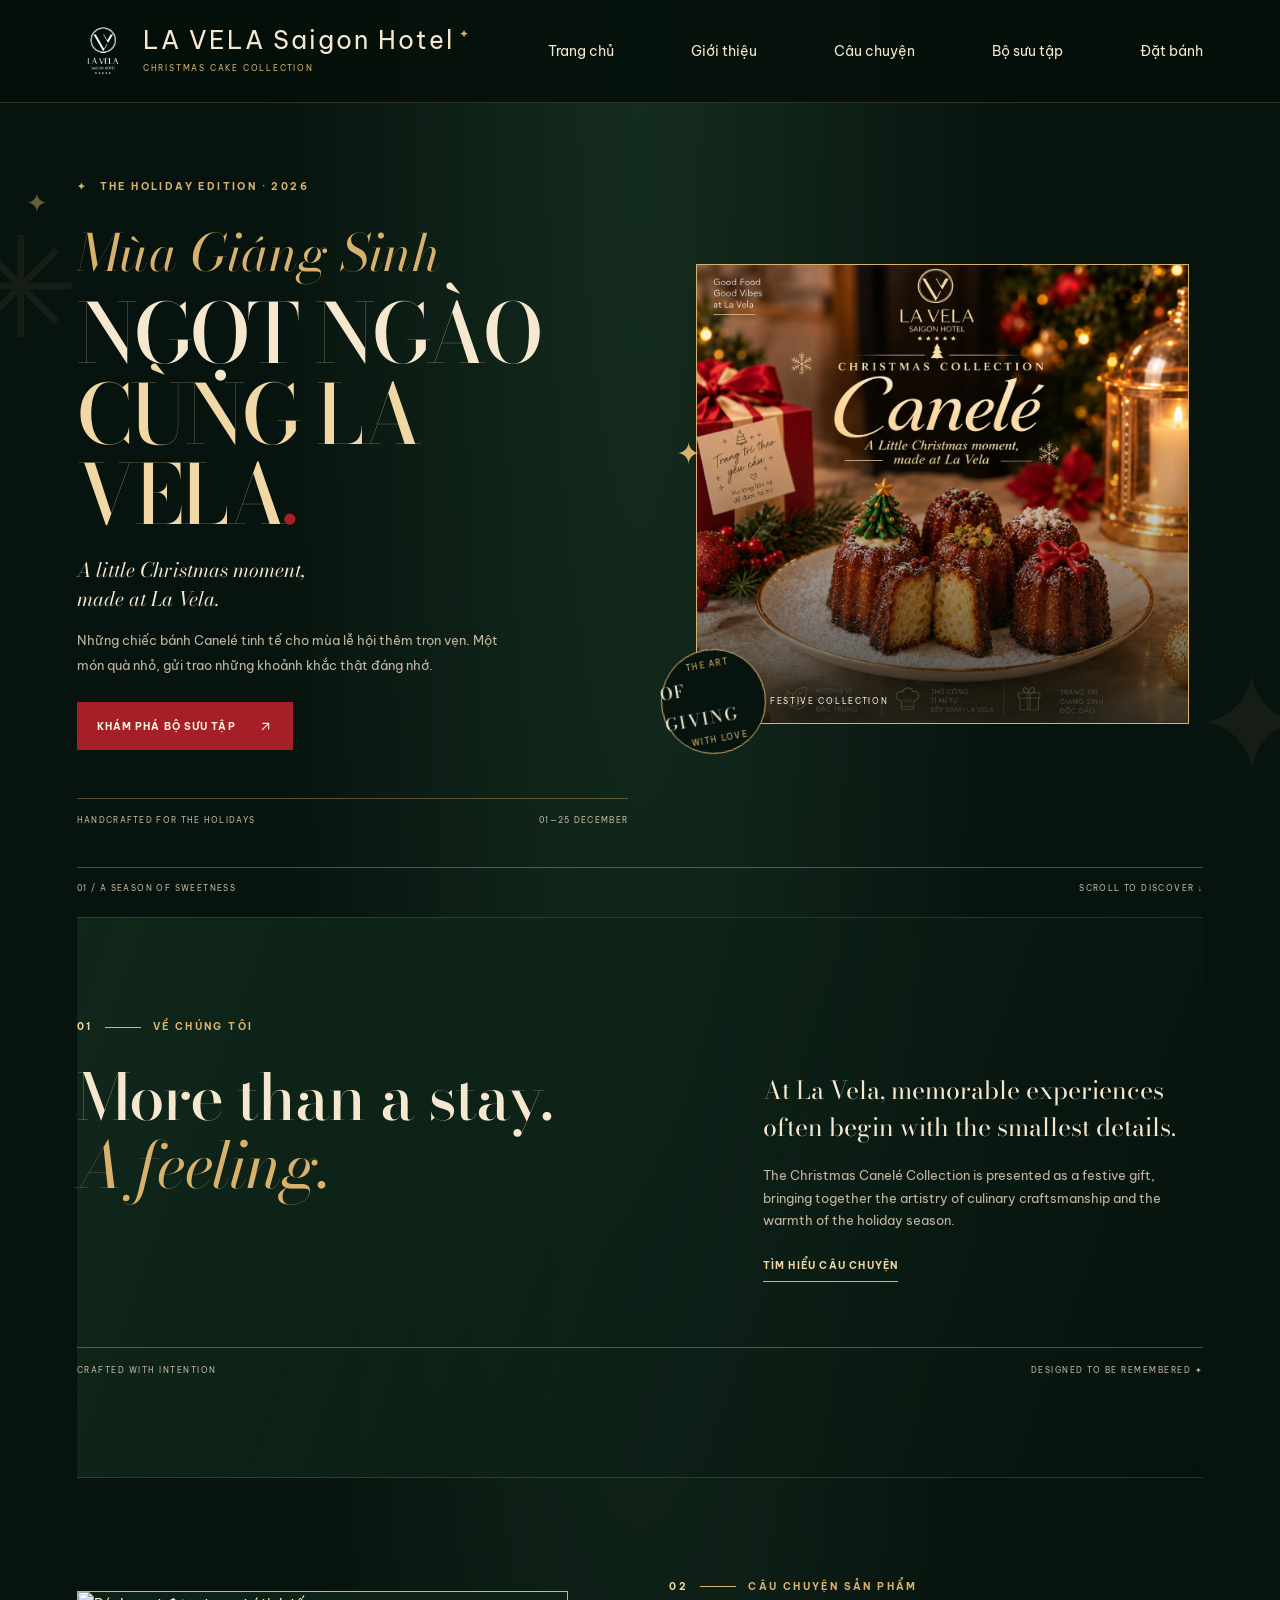
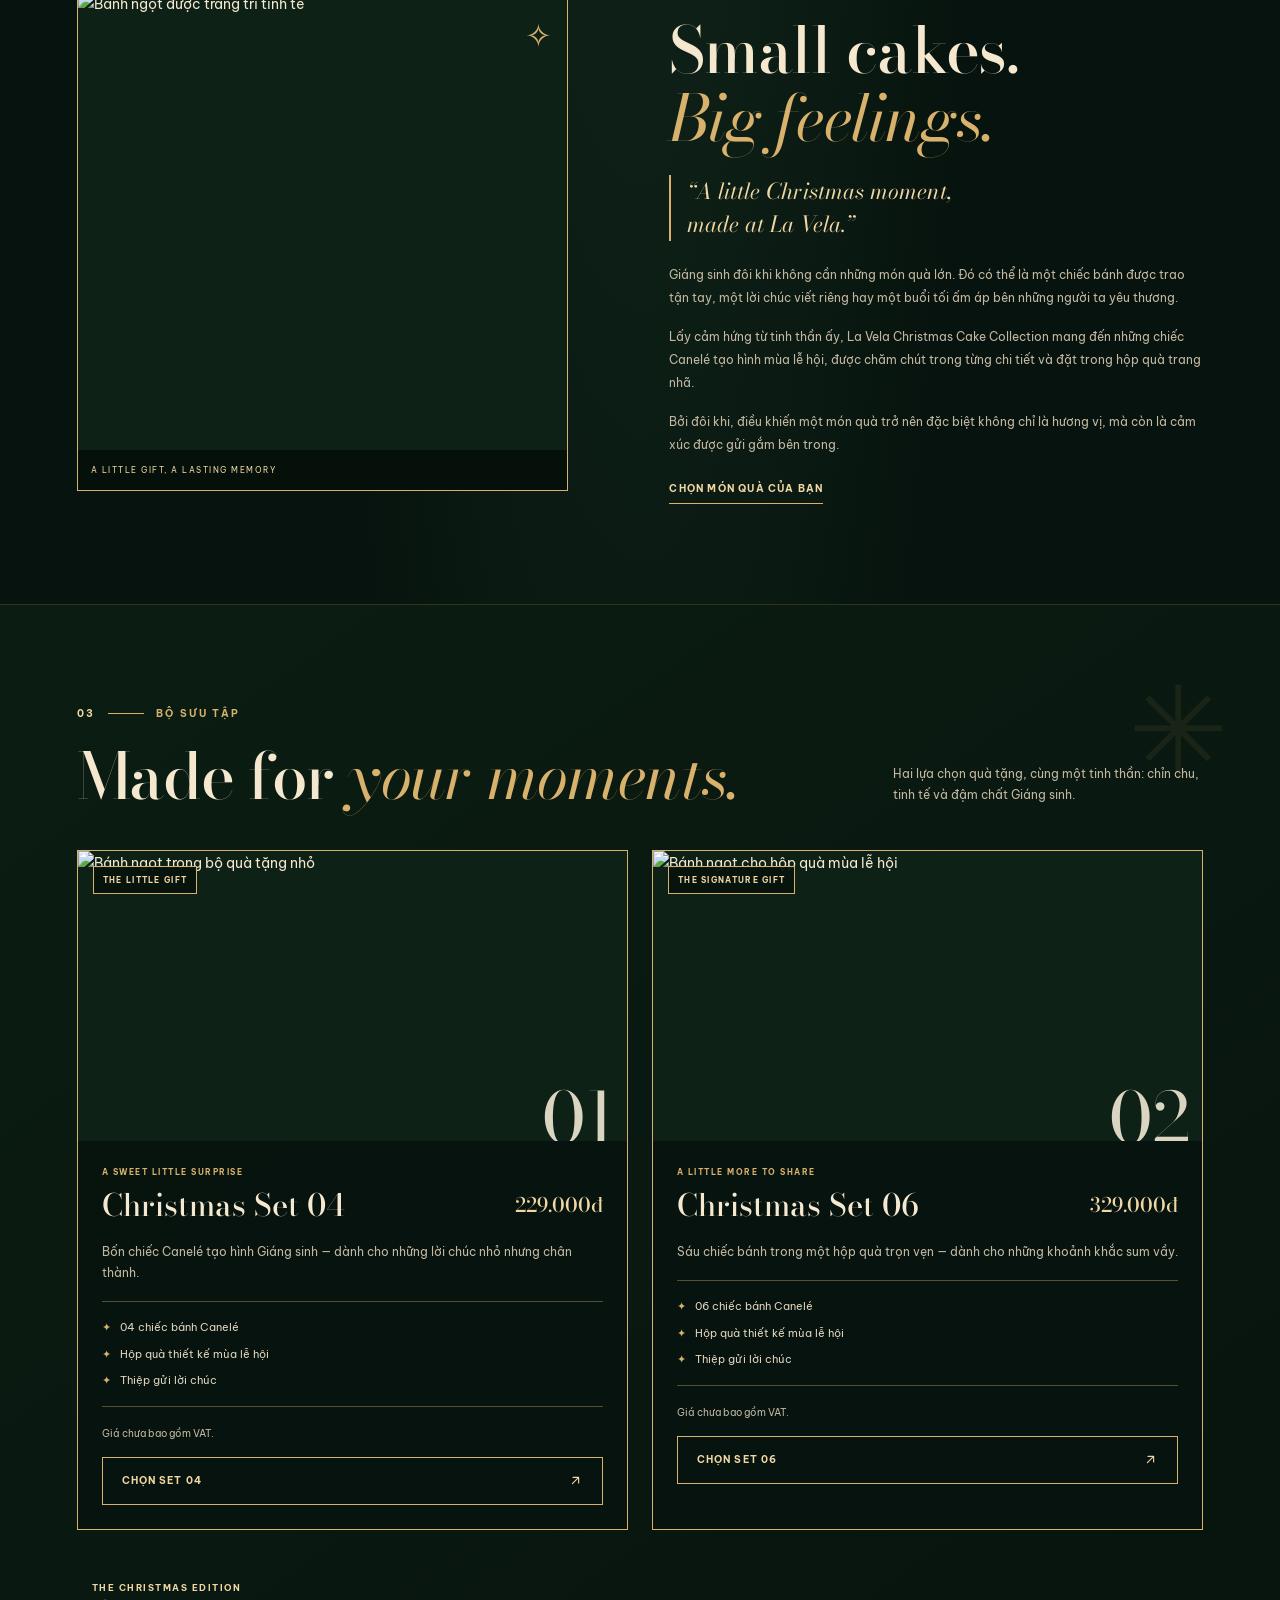
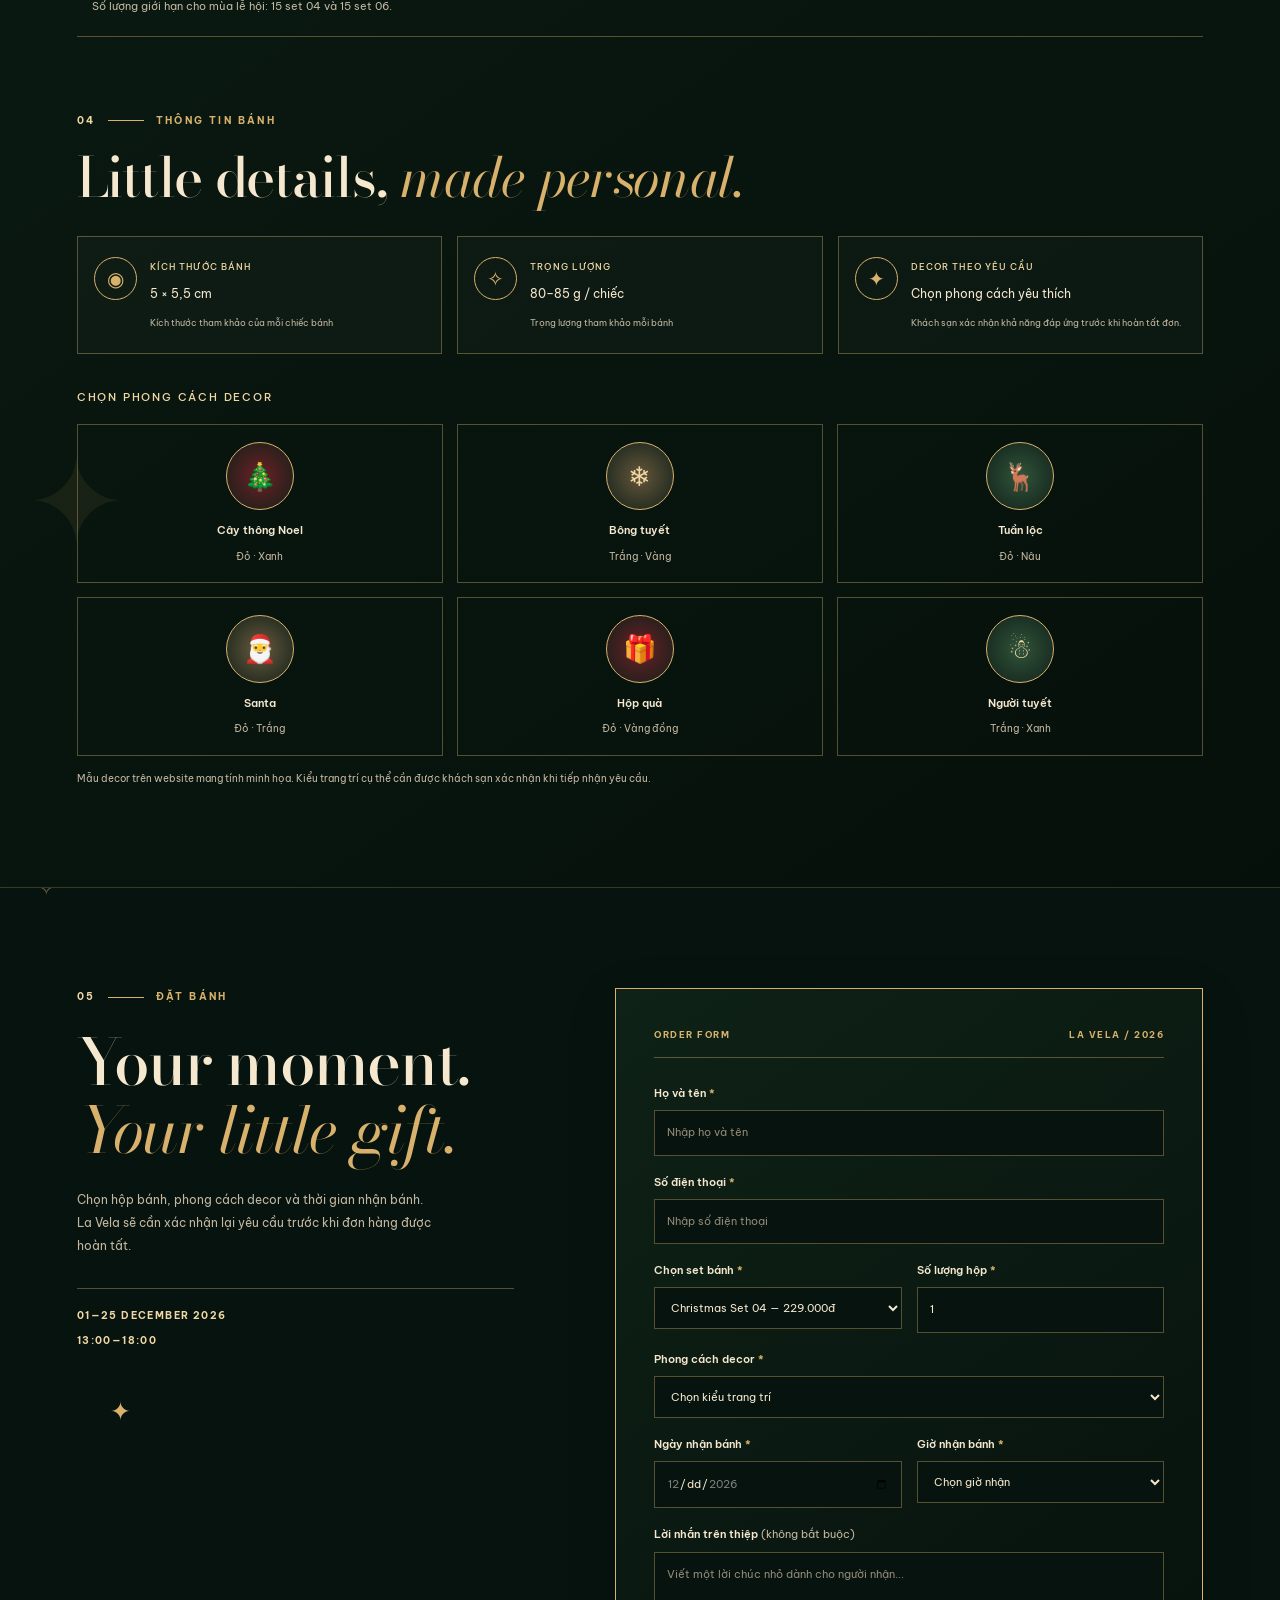
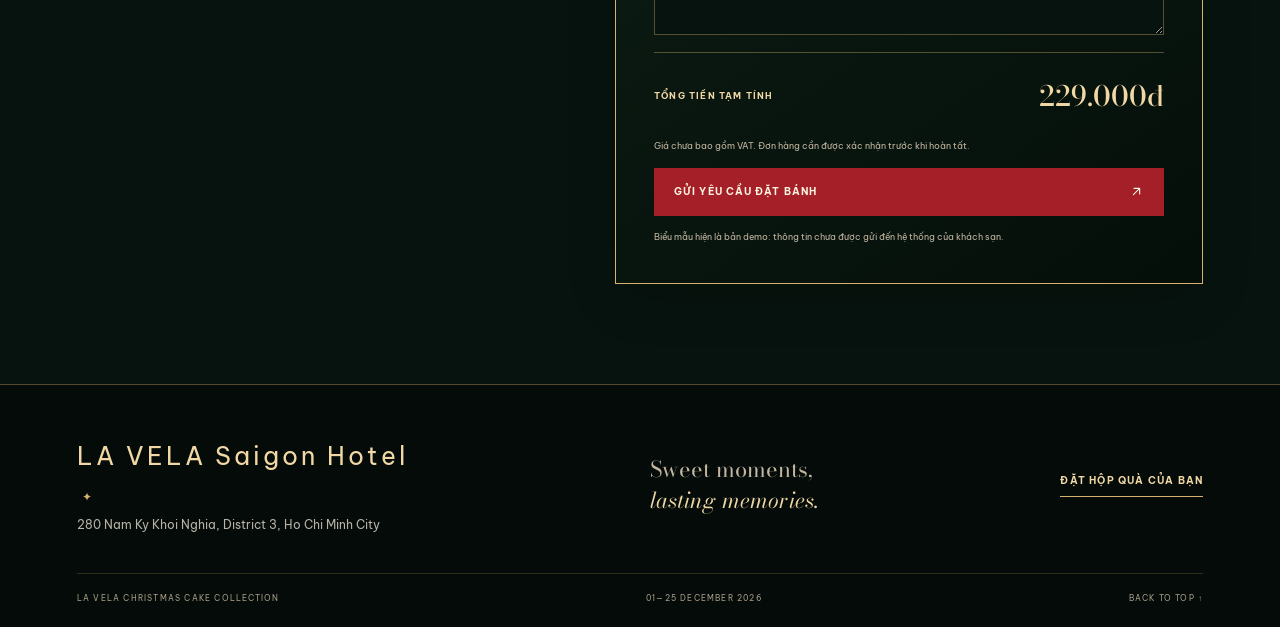
==== commit 7af37dd1: "uploard source code" ====
--- a/index.html
+++ b/index.html
@@ -35,14 +35,13 @@
         <span class="brand-name">LA VELA Saigon Hotel<span class="brand-mark">✦</span></span>
         <span class="brand-subtitle">CHRISTMAS CAKE COLLECTION</span>
       </span>
-    </a>
+    </a
     <nav class="main-nav" aria-label="Điều hướng chính">
       <a href="#home">Trang chủ</a>
       <a href="#about">Giới thiệu</a>
       <a href="#story">Câu chuyện</a>
       <a href="#products">Bộ sưu tập</a>
       <a class="nav-cta" href="#order">Đặt bánh
-        <svg viewBox="0 0 24 24" class="arrow-icon" aria-hidden="true"><path d="M7 17L17 7M8 7h9v9" fill="none" stroke="currentColor" stroke-width="1.8" stroke-linecap="round" stroke-linejoin="round"/></svg>
       </a>
     </nav>
   </header>
@@ -62,27 +61,23 @@
       </div>
       <div class="hero-art">
         <div class="art-frame">
-          <img src="https://images.unsplash.com/photo-1481391319762-47dff72954d9?auto=format&fit=crop&w=1200&q=85" alt="Bánh ngọt được bày biện cho mùa lễ hội" fetchpriority="high">
+          <img src="caneles 1.png" alt="Bánh ngọt được bày biện cho mùa lễ hội" fetchpriority="high">
           <div class="art-overlay"></div>
           <span class="art-label">LA VELA · FESTIVE COLLECTION</span>
         </div>
-        <span class="ornament ornament-top" aria-hidden="true">✳</span>
         <span class="ornament ornament-side" aria-hidden="true">✦</span>
         <div class="round-stamp"><span>THE ART</span><strong>OF GIVING</strong><span>WITH LOVE</span></div>
-        <div class="pine-decoration" aria-hidden="true">✦　❄　✦</div>
       </div>
       <div class="hero-bottom-note"><span>01 / A SEASON OF SWEETNESS</span><span>SCROLL TO DISCOVER ↓</span></div>
     </section>
-
     <section class="about section-shell section-space" id="about">
       <div class="section-kicker"><span>01</span><span class="kicker-line"></span><span>VỀ CHÚNG TÔI</span></div>
       <div class="about-layout">
         <h2>More than a stay.<br><em>A feeling.</em></h2>
         <div class="about-copy">
-          <p class="lead-copy">Tại La Vela, những trải nghiệm đáng nhớ thường bắt đầu từ các chi tiết nhỏ bé.</p>
-          <p>Bộ sưu tập Canelé Giáng sinh được giới thiệu như một món quà mùa lễ hội, kết hợp sự chăm chút trong nghệ thuật ẩm thực với tinh thần ấm áp của mùa đoàn viên.</p>
+          <p class="lead-copy">At La Vela, memorable experiences often begin with the smallest details.</p>
+          <p>The Christmas Canelé Collection is presented as a festive gift, bringing together the artistry of culinary craftsmanship and the warmth of the holiday season.</p>
           <a class="text-link" href="#story">TÌM HIỂU CÂU CHUYỆN
-            <svg class="arrow-icon" viewBox="0 0 24 24" aria-hidden="true"><path d="M7 17L17 7M8 7h9v9" fill="none" stroke="currentColor" stroke-width="1.8" stroke-linecap="round" stroke-linejoin="round"/></svg>
           </a>
         </div>
       </div>
@@ -103,7 +98,6 @@
         <p>Lấy cảm hứng từ tinh thần ấy, La Vela Christmas Cake Collection mang đến những chiếc Canelé tạo hình mùa lễ hội, được chăm chút trong từng chi tiết và đặt trong hộp quà trang nhã.</p>
         <p>Bởi đôi khi, điều khiến một món quà trở nên đặc biệt không chỉ là hương vị, mà còn là cảm xúc được gửi gắm bên trong.</p>
         <a class="text-link" href="#products">CHỌN MÓN QUÀ CỦA BẠN
-          <svg class="arrow-icon" viewBox="0 0 24 24" aria-hidden="true"><path d="M7 17L17 7M8 7h9v9" fill="none" stroke="currentColor" stroke-width="1.8" stroke-linecap="round" stroke-linejoin="round"/></svg>
         </a>
       </div>
     </section>
@@ -152,7 +146,7 @@
           </article>
         </div>
 
-        <div class="limited-note"><span class="limited-star">✳</span><p><strong>THE CHRISTMAS EDITION</strong><br>Số lượng giới hạn cho mùa lễ hội: 15 set 04 và 15 set 06.</p></div>
+        <div class="limited-note"><span class="limited-star"></span><p><strong>THE CHRISTMAS EDITION</strong><br>Số lượng giới hạn cho mùa lễ hội: 15 set 04 và 15 set 06.</p></div>
 
         <div class="cake-details">
           <div class="details-heading">
@@ -184,7 +178,7 @@
         <h2>Your moment.<br><em>Your little gift.</em></h2>
         <p>Chọn hộp bánh, phong cách decor và thời gian nhận bánh. La Vela sẽ cần xác nhận lại yêu cầu trước khi đơn hàng được hoàn tất.</p>
         <div class="order-hours"><span>01—25 DECEMBER 2026</span><span>13:00—18:00</span></div>
-        <div class="order-flourish" aria-hidden="true">✳　✦　❄</div>
+        <div class="order-flourish" aria-hidden="true">　✦　</div>
       </div>
       <form class="order-form" id="orderForm">
         <div class="form-topline"><span>ORDER FORM</span><span>LA VELA / 2026</span></div>
@@ -229,10 +223,9 @@
 
   <footer class="site-footer">
     <div class="footer-main">
-      <a class="footer-brand" href="#home">LA VELA<span>✦</span><small class="footer-address">LA VELA Saigon Hotel</small></a>
+      <a class="footer-brand" href="#home">LA VELA Saigon Hotel<span>✦</span><small class="footer-address">280 Nam Ky Khoi Nghia, District 3, Ho Chi Minh City</small></a>
       <p>Sweet moments,<br><em>lasting memories.</em></p>
       <a class="text-link footer-order-link" href="#order">ĐẶT HỘP QUÀ CỦA BẠN
-        <svg class="arrow-icon" viewBox="0 0 24 24" aria-hidden="true"><path d="M7 17L17 7M8 7h9v9" fill="none" stroke="currentColor" stroke-width="1.8" stroke-linecap="round" stroke-linejoin="round"/></svg>
       </a>
     </div>
     <div class="footer-bottom"><span>LA VELA CHRISTMAS CAKE COLLECTION</span><span>01—25 DECEMBER 2026</span><a href="#home">BACK TO TOP ↑</a></div>
--- a/style.css
+++ b/style.css
@@ -344,3 +344,34 @@
     @media (prefers-reduced-motion: reduce) {
       *, *::before, *::after { scroll-behavior: auto !important; animation-duration: .01ms !important; transition-duration: .01ms !important; }
     }
+    .footer-brand {
+  display: flex;
+  flex-direction: column;
+  align-items: flex-start;
+  gap: 8px;
+}
+
+.footer-address {
+  font-family: 'Be Vietnam Pro', sans-serif;
+  font-size: 12px;
+  font-weight: 400;
+  letter-spacing: 0;
+  line-height: 1.6;
+  color: #b8b3a8;
+}
+
+.thank-you-page,
+.thankyou-page {
+  background-color: #14251d;
+  background-image:
+    linear-gradient(
+      rgba(10, 20, 15, 0.25),
+      rgba(10, 20, 15, 0.25)
+    ),
+    url("thankyou-bg.jpg");
+
+  background-size: 420px auto;
+  background-position: center;
+  background-repeat: no-repeat;
+}
+
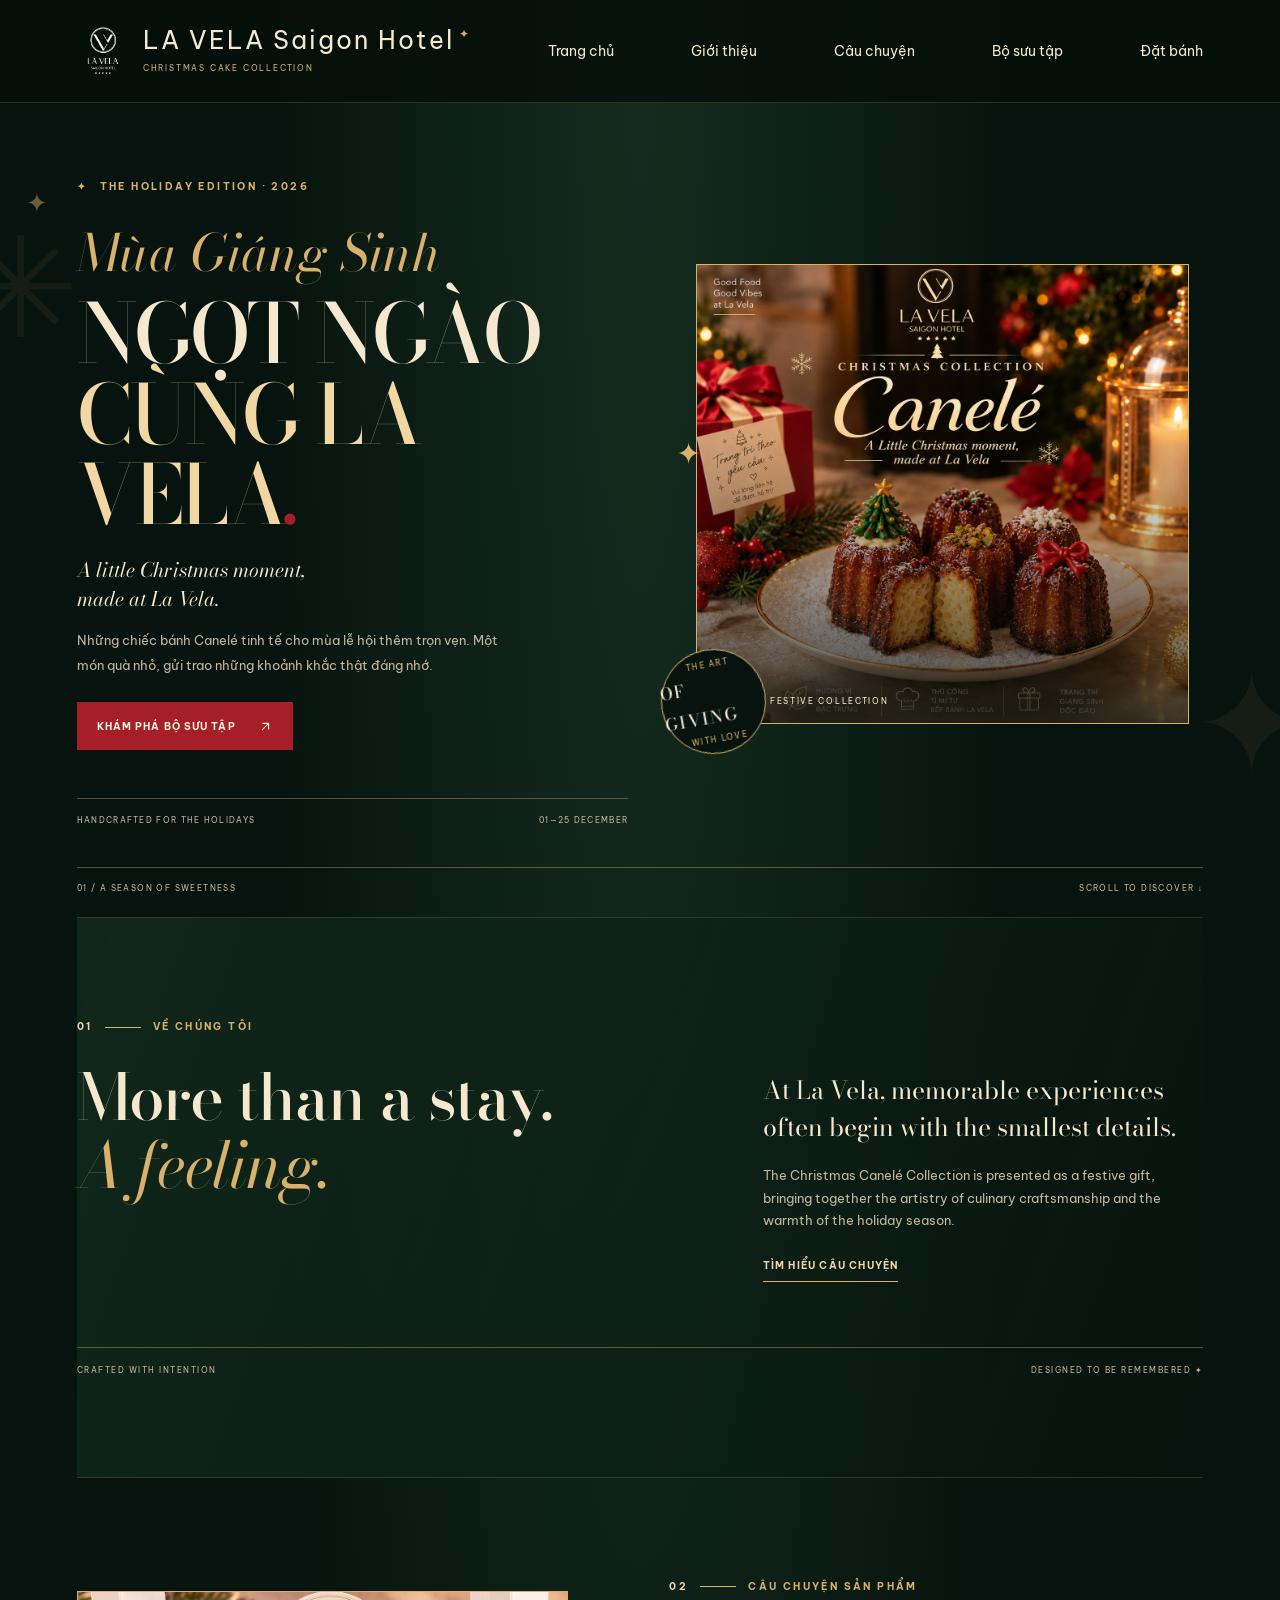
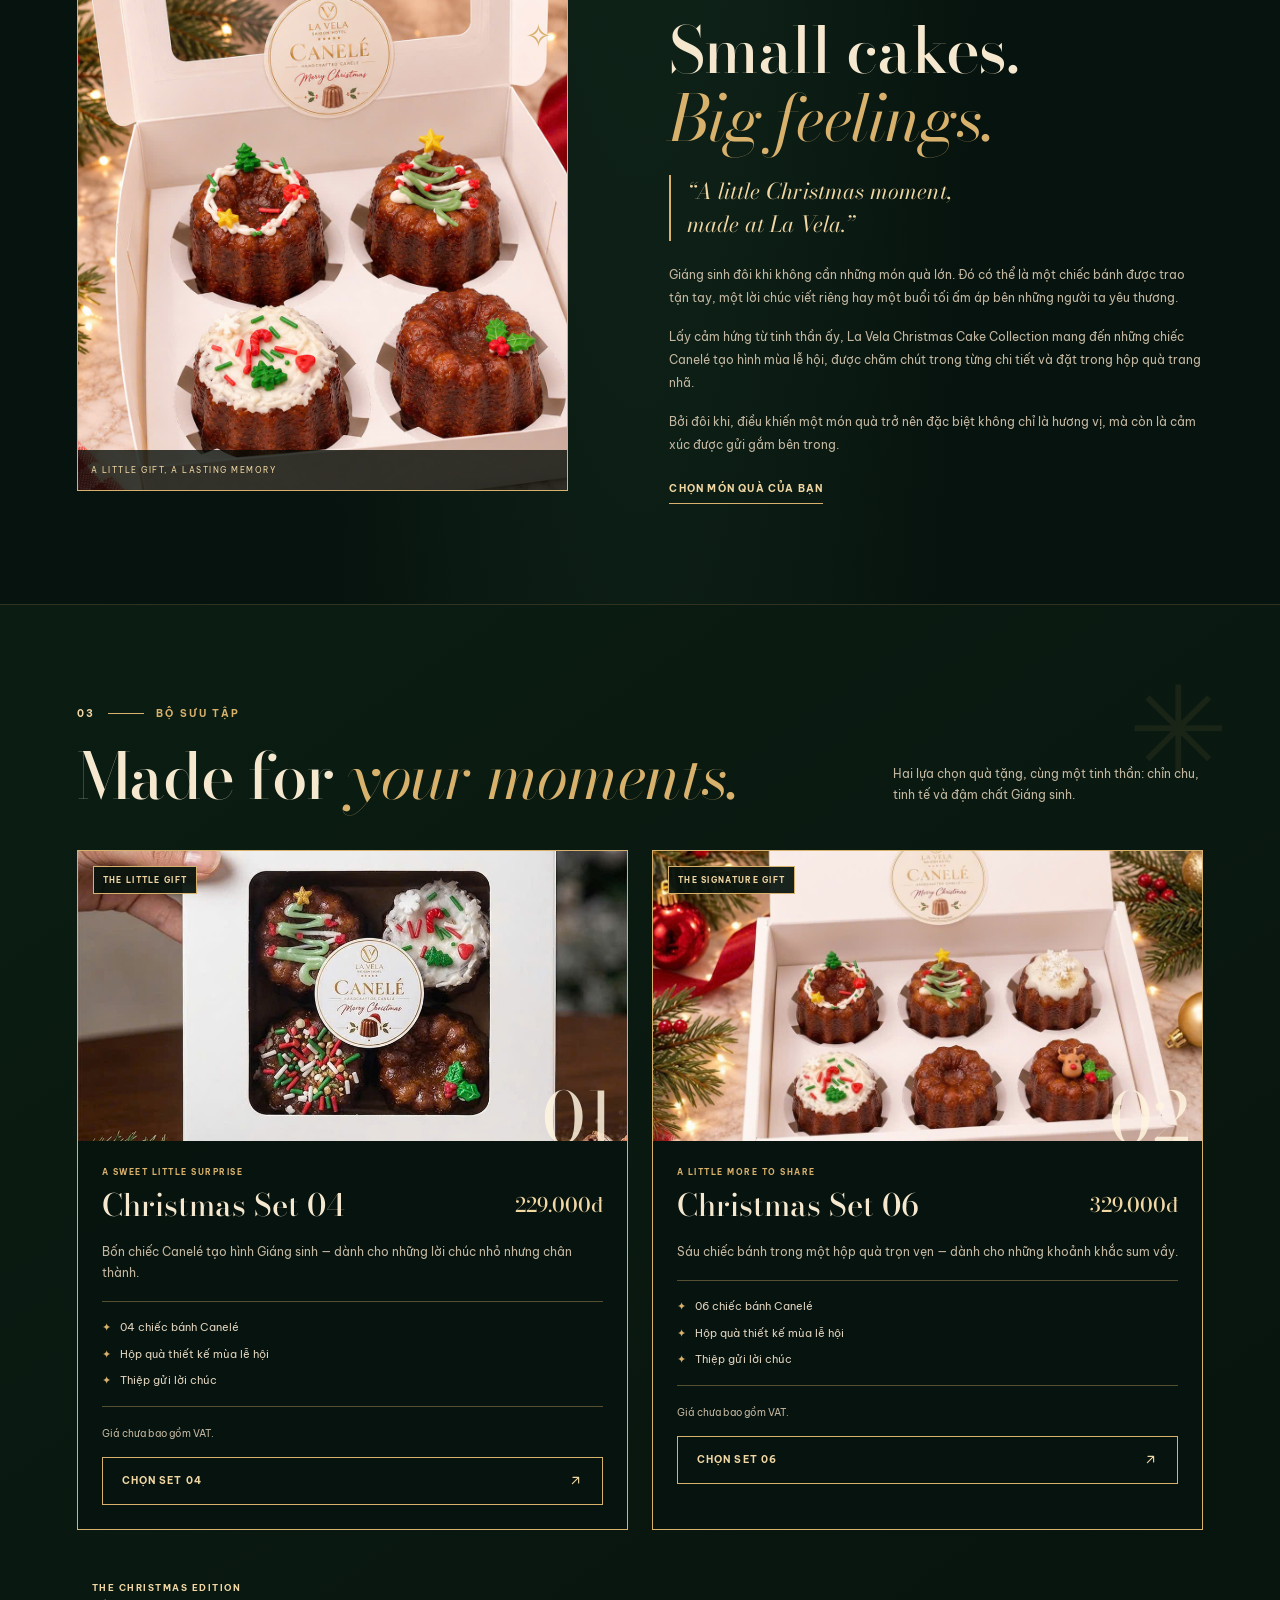
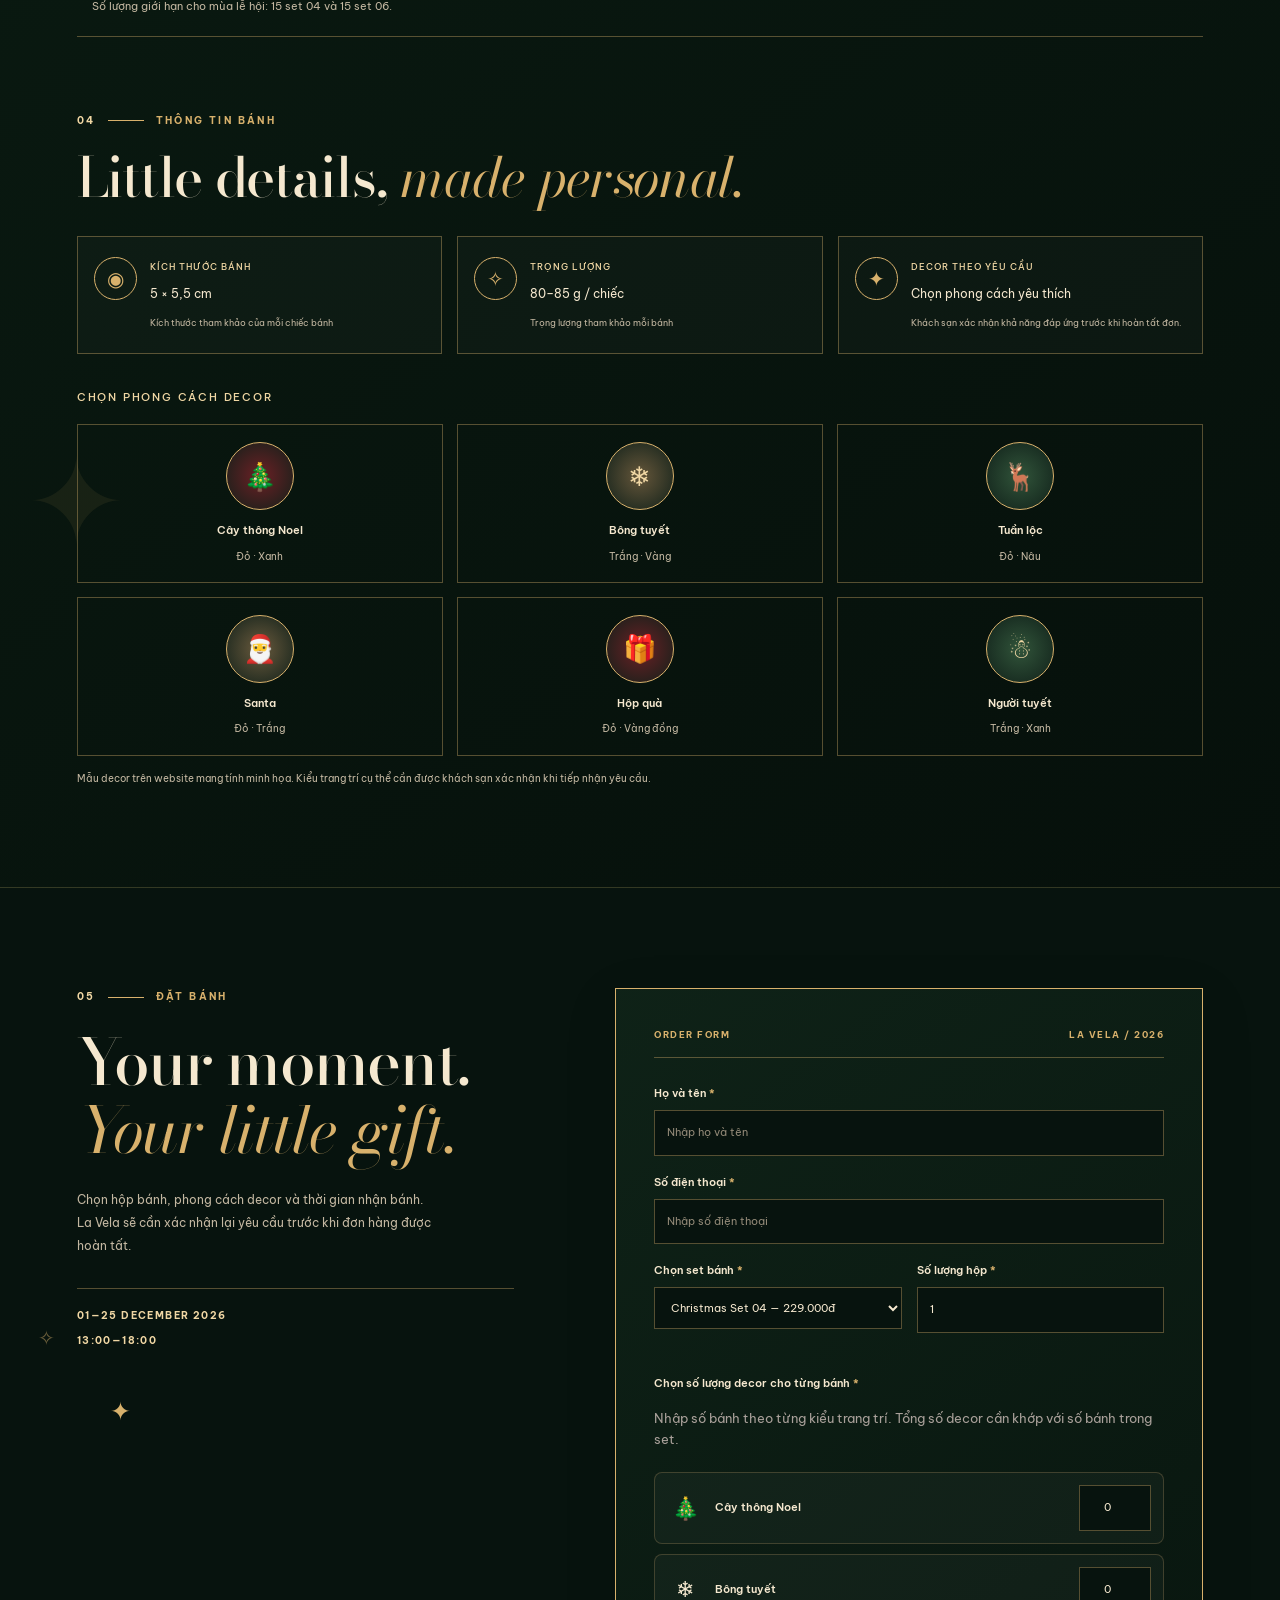
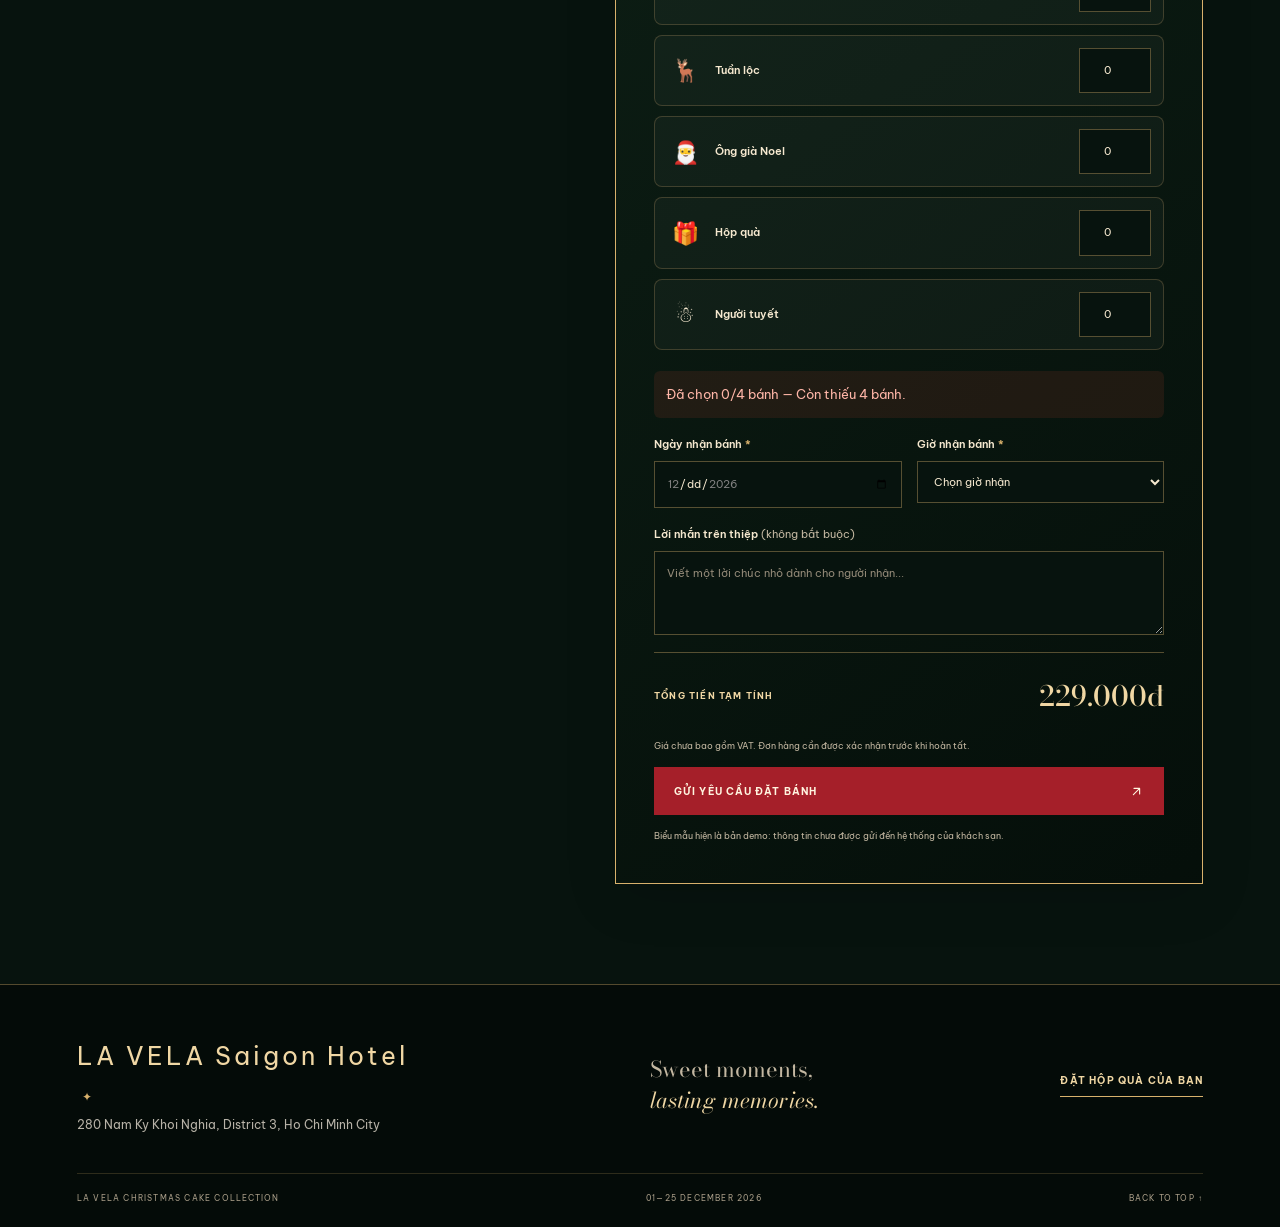
==== commit 4182b0a3: "Update website and images" ====
--- a/index.html
+++ b/index.html
@@ -86,7 +86,7 @@
 
     <section class="story section-shell section-space" id="story">
       <div class="story-image-wrap">
-        <img src="https://images.unsplash.com/photo-1578985545062-69928b1d9587?auto=format&fit=crop&w=1200&q=85" alt="Bánh ngọt được trang trí tinh tế" loading="lazy">
+        <img src="set41.jpg" alt="Bánh ngọt được trang trí tinh tế" loading="lazy">
         <span class="image-corner-label">A LITTLE GIFT, A LASTING MEMORY</span>
         <span class="image-sparkle" aria-hidden="true">✧</span>
       </div>
@@ -114,7 +114,7 @@
         <div class="product-grid">
           <article class="product-card">
             <div class="product-photo">
-              <img src="https://images.unsplash.com/photo-1481391319762-47dff72954d9?auto=format&fit=crop&w=900&q=85" alt="Bánh ngọt trong bộ quà tặng nhỏ" loading="lazy">
+              <img src="set4.jpg" alt="Bánh ngọt trong bộ quà tặng nhỏ" loading="lazy">
               <span class="product-index">01</span><span class="product-ribbon">THE LITTLE GIFT</span>
             </div>
             <div class="product-body">
@@ -130,7 +130,7 @@
           </article>
           <article class="product-card">
             <div class="product-photo">
-              <img src="https://images.unsplash.com/photo-1578985545062-69928b1d9587?auto=format&fit=crop&w=900&q=85" alt="Bánh ngọt cho hộp quà mùa lễ hội" loading="lazy">
+              <img src="set6.jpg" alt="Bánh ngọt cho hộp quà mùa lễ hội" loading="lazy">
               <span class="product-index">02</span><span class="product-ribbon">THE SIGNATURE GIFT</span>
             </div>
             <div class="product-body">
@@ -188,10 +188,57 @@
           <div class="form-group"><label for="setType">Chọn set bánh <b>*</b></label><select id="setType" name="setType" required><option value="4">Christmas Set 04 — 229.000đ</option><option value="6">Christmas Set 06 — 329.000đ</option></select></div>
           <div class="form-group"><label for="quantity">Số lượng hộp <b>*</b></label><input type="number" id="quantity" name="quantity" min="1" max="15" value="1" required></div>
         </div>
-        <div class="form-group"><label for="decorType">Phong cách decor <b>*</b></label><select id="decorType" name="decorType" required>
-          <option value="">Chọn kiểu trang trí</option>
-          <option value="Cây thông Noel">Cây thông Noel</option><option value="Tuần lộc">Tuần lộc</option><option value="Santa">Santa</option><option value="Hộp quà">Hộp quà</option><option value="Người tuyết">Người tuyết</option><option value="Bông tuyết">Bông tuyết</option><option value="Decor theo yêu cầu">Decor theo yêu cầu khác</option>
-        </select></div>
+       
+<div class="form-group decor-selection-group">
+  <label>Chọn số lượng decor cho từng bánh <b>*</b></label>
+  <p class="decor-selection-hint">
+    Nhập số bánh theo từng kiểu trang trí. Tổng số decor cần khớp với số bánh trong set.
+  </p>
+
+  <div class="decor-quantity-list" id="decorQuantityList">
+    <div class="decor-quantity-row">
+      <span class="decor-quantity-icon">🎄</span>
+      <label for="decorTree">Cây thông Noel</label>
+      <input type="number" id="decorTree" name="decorTree" min="0" value="0">
+    </div>
+
+    <div class="decor-quantity-row">
+      <span class="decor-quantity-icon">❄</span>
+      <label for="decorSnowflake">Bông tuyết</label>
+      <input type="number" id="decorSnowflake" name="decorSnowflake" min="0" value="0">
+    </div>
+
+    <div class="decor-quantity-row">
+      <span class="decor-quantity-icon">🦌</span>
+      <label for="decorReindeer">Tuần lộc</label>
+      <input type="number" id="decorReindeer" name="decorReindeer" min="0" value="0">
+    </div>
+
+    <div class="decor-quantity-row">
+      <span class="decor-quantity-icon">🎅</span>
+      <label for="decorSanta">Ông già Noel</label>
+      <input type="number" id="decorSanta" name="decorSanta" min="0" value="0">
+    </div>
+
+    <div class="decor-quantity-row">
+      <span class="decor-quantity-icon">🎁</span>
+      <label for="decorGift">Hộp quà</label>
+      <input type="number" id="decorGift" name="decorGift" min="0" value="0">
+    </div>
+
+    <div class="decor-quantity-row">
+      <span class="decor-quantity-icon">☃</span>
+      <label for="decorSnowman">Người tuyết</label>
+      <input type="number" id="decorSnowman" name="decorSnowman" min="0" value="0">
+    </div>
+  </div>
+
+  <div class="decor-count-summary" id="decorCountSummary">
+    Đã chọn 0/4 bánh
+  </div>
+
+  <input type="hidden" id="decorType" name="decorType" value="">
+</div>
         <div class="form-row">
           <div class="form-group"><label for="pickupDate">Ngày nhận bánh <b>*</b></label><input type="date" id="pickupDate" name="pickupDate" min="2026-12-01" max="2026-12-25" required></div>
           <div class="form-group"><label for="pickupTime">Giờ nhận bánh <b>*</b></label><select id="pickupTime" name="pickupTime" required><option value="">Chọn giờ nhận</option><option value="13:00">13:00</option><option value="14:00">14:00</option><option value="15:00">15:00</option><option value="16:00">16:00</option><option value="17:00">17:00</option><option value="18:00">18:00</option></select></div>
--- a/style.css
+++ b/style.css
@@ -185,6 +185,87 @@
     .decor-card strong { font-size: 11px; font-weight: 600; }
     .decor-card small { color: var(--muted); font-size: 10px; }
     .decor-disclaimer { margin-top: 14px; color: var(--muted); font-size: 10px; }
+
+/* Chọn số lượng decor cho từng bánh */
+.decor-selection-group {
+  margin-top: 24px;
+}
+
+.decor-selection-hint {
+  font-size: 13px;
+  line-height: 1.6;
+  color: #a9a09a;
+  margin: 8px 0 16px;
+}
+
+.decor-quantity-list {
+  display: grid;
+  gap: 10px;
+}
+
+.decor-quantity-row {
+  display: grid;
+  grid-template-columns: 36px 1fr 72px;
+  align-items: center;
+  gap: 12px;
+  padding: 12px;
+  border: 1px solid rgba(201, 164, 108, 0.25);
+  border-radius: 8px;
+  background: rgba(255, 255, 255, 0.03);
+}
+
+.decor-quantity-icon {
+  font-size: 22px;
+  text-align: center;
+}
+
+.decor-quantity-row label {
+  font-size: 14px;
+  color: #f5eee4;
+}
+
+.decor-quantity-row input {
+  width: 100%;
+  min-width: 0;
+  box-sizing: border-box;
+  padding: 8px;
+  border: 1px solid rgba(201, 164, 108, 0.4);
+  border-radius: 5px;
+  background: #171513;
+  color: #fff;
+  text-align: center;
+}
+
+.decor-count-summary {
+  margin-top: 14px;
+  padding: 12px;
+  border-radius: 6px;
+  font-size: 13px;
+  background: rgba(201, 164, 108, 0.1);
+  color: #e6c998;
+}
+
+.decor-count-summary.is-valid {
+  color: #b8e3bd;
+  background: rgba(80, 160, 90, 0.12);
+}
+
+.decor-count-summary.is-invalid {
+  color: #ffb6a8;
+  background: rgba(200, 70, 50, 0.12);
+}
+
+@media (max-width: 480px) {
+  .decor-quantity-row {
+    grid-template-columns: 28px 1fr 58px;
+    gap: 8px;
+    padding: 10px;
+  }
+
+  .decor-quantity-row label {
+    font-size: 12px;
+  }
+}
 
     /* Order */
     .order { position: relative; z-index: 1; display: grid; grid-template-columns: minmax(0,.78fr) minmax(0,1.05fr); align-items: start; gap: 9%; }
